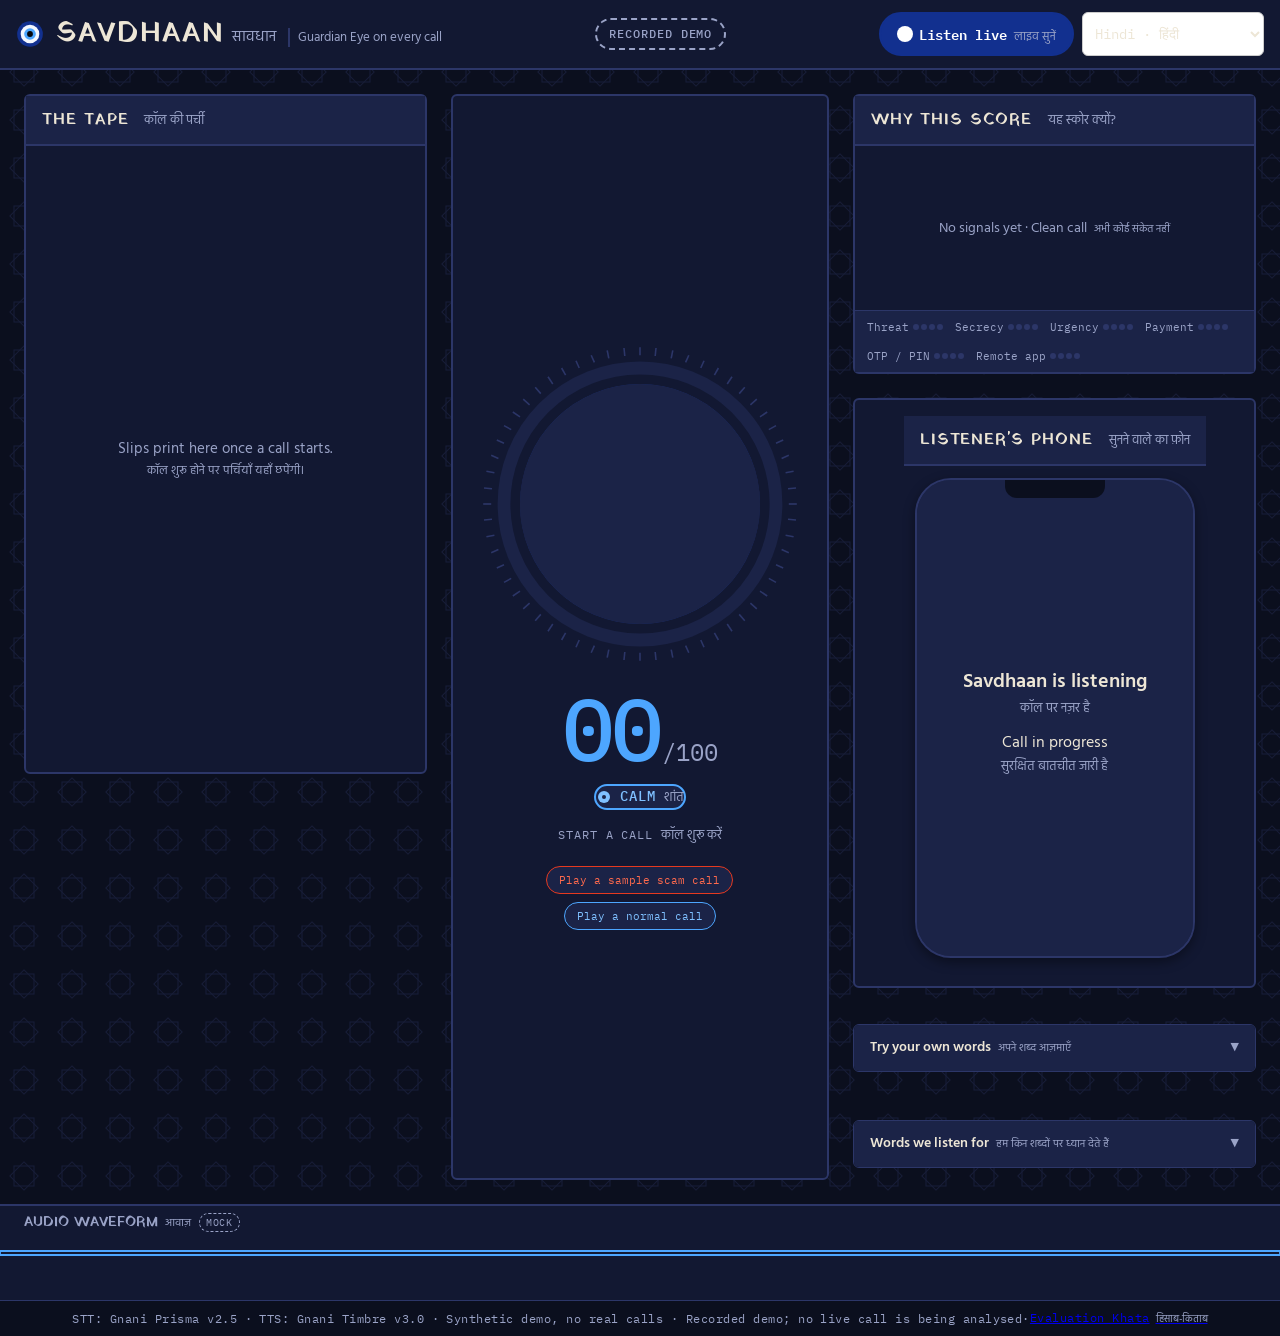
==== frontend/index.html @ f260be1c "Fix: Enhance words panel contrast in dark theme and enable replay on receipt dialog" ====
<!DOCTYPE html>
<html lang="en">
<head>
  <meta charset="UTF-8">
  <meta name="viewport" content="width=device-width, initial-scale=1.0">
  <title>SAVDHAAN · Live Scam-Call Shield</title>
  <!-- Google Fonts: Display, Body, Mono (page still works if offline) -->
  <link rel="preconnect" href="https://fonts.googleapis.com">
  <link rel="preconnect" href="https://fonts.gstatic.com" crossorigin>
  <link href="https://fonts.googleapis.com/css2?family=Hind:wght@400;500;600&family=IBM+Plex+Mono:wght@400;500&family=Yatra+One&display=swap" rel="stylesheet">

  <link rel="stylesheet" href="css/tokens.css">
  <link rel="stylesheet" href="css/base.css">
  <link rel="stylesheet" href="css/header.css">
  <link rel="stylesheet" href="css/eye.css">
  <link rel="stylesheet" href="css/tape.css">
  <link rel="stylesheet" href="css/why.css">
  <link rel="stylesheet" href="css/phone.css">
  <link rel="stylesheet" href="css/stamp.css">
  <link rel="stylesheet" href="css/receipt.css">
  <link rel="stylesheet" href="css/awaaz.css">
  <link rel="stylesheet" href="css/i18n.css">
  <link rel="stylesheet" href="css/live.css">
  <link rel="stylesheet" href="css/words.css">
</head>
<body data-level="calm">
  <noscript>
    <div style="padding: 20px; background: #A82A14; color: #F3E9D2; font-family: monospace;">
      Please enable JavaScript to run Savdhaan.
    </div>
  </noscript>

  <!-- SVG Rubber Stamp Filter -->
  <svg style="position: absolute; width: 0; height: 0; pointer-events: none;" aria-hidden="true">
    <defs>
      <filter id="stamp-filter">
        <feTurbulence type="fractalNoise" baseFrequency="0.04" numOctaves="2" result="noise" />
        <feDisplacementMap in="SourceGraphic" in2="noise" scale="3" />
      </filter>
    </defs>
  </svg>

  <!-- Live Accessibility Announcements -->
  <div id="live-polite" class="visually-hidden" role="status" aria-live="polite"></div>
  <div id="live-assertive" class="visually-hidden" role="alert" aria-live="assertive"></div>

  <!-- Danger Vignette Flash Overlay -->
  <div id="vignette-overlay" aria-hidden="true"></div>

  <!-- Reconnect Indicator Chip -->
  <div id="reconnect-chip" class="hidden" role="status" data-i18n="reconnecting">Reconnecting...</div>

  <!-- Error Banner -->
  <div id="banner" class="hidden" role="alert">
    <div class="banner-content">
      <span class="banner-msg"></span>
      <div class="banner-server-msg"></div>
    </div>
    <button class="banner-close" aria-label="Dismiss banner">Close</button>
  </div>

  <div class="app-shell">
    <!-- Header Bar -->
    <header id="hdr" role="banner">
      <div class="hdr-left">
        <svg class="logo-eye" viewBox="0 0 24 24" aria-hidden="true">
          <circle cx="12" cy="12" r="11" fill="var(--nazar-deep)"/>
          <circle cx="12" cy="12" r="8" fill="var(--nazar-white)"/>
          <circle cx="12" cy="12" r="5" fill="var(--nazar-light)"/>
          <circle cx="12" cy="12" r="2.5" fill="var(--pupil)"/>
        </svg>
        <div class="logo-brand">
          <h1 class="brand-en">SAVDHAAN</h1>
          <span class="brand-hi" lang="hi" aria-hidden="true">सावधान</span>
          <span class="brand-tagline">Guardian Eye on every call</span>
        </div>
      </div>

      <div class="hdr-centre">
        <span id="mode-badge" class="badge-pill mode-mock hidden">MOCK</span>
        <span id="synthetic-pill" class="badge-pill hidden">SYNTHETIC</span>
      </div>

      <div id="controls" role="toolbar" aria-label="Call controls">
        <div class="live-bar">
          <button id="btn-listen-live" class="btn-ctrl" data-live-state="idle" aria-label="Listen live with microphone">
            <span class="live-icon" aria-hidden="true"></span>
            <span class="live-btn-text" data-i18n="btn_listen_live">Listen live</span>
          </button>
          <select id="live-lang-sel" class="select-ctrl" aria-label="Microphone language">
            <option value="hi-IN" lang="hi">Hindi · हिंदी</option>
            <option value="gu-IN" lang="gu">Gujarati · ગુજરાતી</option>
            <option value="en-IN">English / Hinglish</option>
          </select>
          <button id="btn-live-stop" class="btn-ctrl" style="display:none;" data-i18n="live_btn_stop">Stop</button>
          <span id="live-disabled-reason"></span>
        </div>

        <details id="advanced-controls" class="advanced-disclosure">
          <summary class="advanced-summary">Advanced</summary>
          <div class="advanced-body">
            <select id="call-select" class="select-ctrl" aria-label="Select call"></select>
            <select id="lang-select" class="select-ctrl" aria-label="Warning language"></select>
            <select id="mode-select" class="select-ctrl" aria-label="Select mode"></select>

            <label class="cb-label" for="speak-warning-cb">
              <input type="checkbox" id="speak-warning-cb" checked>
              <span class="cb-text">Speak warning</span>
            </label>

            <button id="btn-start" class="btn-ctrl btn-start">Start</button>
            <button id="btn-stop" class="btn-ctrl btn-stop" disabled>Stop</button>
          </div>
        </details>
      </div>
    </header>

    <!-- Live Status Strip -->
    <div id="live-status-strip" role="status">
      <span id="live-state-badge" class="live-state-badge" data-state="idle">Ready</span>
      <span id="live-source-label" class="live-source-label">Source: LIVE MIC</span>
      <div class="live-usage-wrap">
        <span class="live-usage-label" data-i18n="live_usage_label">STT usage</span>
        <div class="live-usage-bar-outer"><div id="live-usage-bar-inner" class="live-usage-bar-inner"></div></div>
        <span id="live-usage-text" class="live-usage-text">0s / 180s</span>
      </div>
    </div>

    <!-- Main Content 3-Column Grid -->
    <main id="main-grid">
      <!-- Left Column: The Tape -->
      <section id="col-tape" class="panel" aria-label="Transcript Tape" role="region">
        <div class="panel-header">
          <h2 data-i18n="tape_title"><span class="t-en">THE TAPE</span></h2>
        </div>
        <div class="tape-scroll" role="log" aria-live="off">
          <div class="tape-empty t-stack" data-i18n="tape_empty"><span class="t-en">Slips print here once a call starts.</span></div>
        </div>
        <button id="btn-jump-latest" aria-label="Jump to latest slip" data-i18n="tape_jump_latest" data-en-only="1">Jump to latest</button>
      </section>

      <!-- Centre Column: The Eye -->
      <section id="col-eye" aria-label="Guardian Eye" role="region">
        <div class="eye-container">
          <svg class="eye-svg" viewBox="0 0 400 400" data-state="idle" aria-hidden="true">
            <defs>
              <clipPath id="eye-clip">
                <circle cx="200" cy="200" r="150" />
              </clipPath>
            </defs>

            <!-- 1. Ring Track -->
            <circle class="eye-ring-track" cx="200" cy="200" r="170" />

            <!-- 2. Ring Gauge -->
            <circle class="eye-ring-gauge" cx="200" cy="200" r="170" />

            <!-- 3. Ticks -->
            <g class="eye-ticks"></g>

            <!-- 4. Clipped Nazar Eye -->
            <g clip-path="url(#eye-clip)">
              <!-- Sclera / Outer Deep Blue -->
              <circle class="eye-sclera" cx="200" cy="200" r="150" />
              <!-- Iris Outer White -->
              <circle class="eye-iris-outer" cx="200" cy="200" r="118" />
              <!-- Iris Inner Light Blue -->
              <circle class="eye-iris-inner" cx="200" cy="200" r="86" />
              <!-- Pupil -->
              <circle class="eye-pupil" cx="200" cy="200" r="46" />
              <!-- White Highlight -->
              <circle class="eye-highlight" cx="184" cy="184" r="8" />

              <!-- 5. Lids -->
              <rect class="eye-lid eye-lid-top" x="0" y="0" width="400" height="200" />
              <rect class="eye-lid eye-lid-bottom" x="0" y="200" width="400" height="200" />

              <!-- 6. Danger Overlay -->
              <circle class="eye-danger-overlay" cx="200" cy="200" r="150" />
            </g>

            <!-- Danger Rays -->
            <g class="eye-rays">
              <line x1="200" y1="0" x2="200" y2="24" />
              <line x1="200" y1="400" x2="200" y2="376" />
              <line x1="0" y1="200" x2="24" y2="200" />
              <line x1="400" y1="200" x2="376" y2="200" />
              <line x1="58" y1="58" x2="75" y2="75" />
              <line x1="342" y1="58" x2="325" y2="75" />
              <line x1="58" y1="342" x2="75" y2="325" />
              <line x1="342" y1="342" x2="325" y2="325" />
            </g>
          </svg>

          <!-- Score Numerals -->
          <div class="score-box" aria-live="off">
            <span class="score-num">00</span>
            <span class="score-denom">/100</span>
          </div>

          <!-- Level Badge -->
          <div class="level-badge" data-level="calm">
            <svg class="level-icon" viewBox="0 0 16 16" aria-hidden="true"></svg>
            <span class="level-text" data-i18n="level_calm"><span class="t-en">CALM</span></span>
          </div>

          <!-- State Line -->
          <div class="state-line" data-i18n="state_idle"><span class="t-en">Start a call</span></div>

          <!-- Demo Quick Sample Actions -->
          <div id="demo-actions" class="demo-actions-box">
            <button id="btn-demo-scam" class="btn-demo btn-demo-scam">Play a sample scam call</button>
            <button id="btn-demo-normal" class="btn-demo btn-demo-normal">Play a normal call</button>
          </div>
        </div>
      </section>

      <!-- Right Column: Why on top, Phone slot below -->
      <div class="right-stack">
        <section id="col-why" class="panel" aria-label="Evidence and Signals" role="region">
          <div class="panel-header">
            <h2 data-i18n="why_title"><span class="t-en">WHY THIS SCORE</span></h2>
          </div>
          <div class="why-list">
            <div class="why-empty" data-i18n="why_empty"><span class="t-en">No signals yet · Clean call</span></div>
          </div>
          <div class="why-footer"></div>
        </section>

        <!-- Phone Slot -->
        <section id="phone-slot" aria-label="Phone slot" role="region">
          <div class="panel-header">
            <h2 data-i18n="phone_title"><span class="t-en">LISTENER'S PHONE</span></h2>
          </div>
          <div class="phone-frame">
            <div class="phone-notch"></div>
            <div class="phone-screen" data-state="calm"></div>
          </div>
          <div class="family-card-slot"></div>
        </section>

        <!-- Try your own words panel -->
        <section class="words-panel" id="panel-try-words" aria-label="Try your own words">
          <div id="words-panel-header" class="words-panel-header">
            <span class="words-panel-title" data-i18n="words_panel_title">Try your own words</span>
            <span class="words-panel-chevron" aria-hidden="true">▼</span>
          </div>
          <div id="words-panel-body" class="words-panel-body">
            <textarea id="words-textarea" placeholder="Type or paste any sentence here…" aria-label="Sentence to analyze"></textarea>
            <div class="words-action-row">
              <button id="words-btn-analyze" class="words-btn words-btn-analyze" data-i18n="words_btn_analyze">Analyze</button>
              <button id="words-btn-scam" class="words-btn" data-i18n="words_btn_scam_example">Scam example</button>
              <button id="words-btn-safe" class="words-btn" data-i18n="words_btn_safe_example">Safe example</button>
            </div>
            <div id="words-result" class="words-result"></div>
          </div>
        </section>

        <!-- Words we listen for panel -->
        <section class="words-panel" id="panel-words-listen" aria-label="Words we listen for">
          <div id="rules-panel-header" class="words-panel-header">
            <span class="words-panel-title" data-i18n="rules_panel_title">Words we listen for</span>
            <span class="words-panel-chevron" aria-hidden="true">▼</span>
          </div>
          <div id="rules-panel-body" class="words-panel-body">
            <div class="words-panel-loading" data-i18n="rules_loading">Loading…</div>
          </div>
        </section>
      </div>
    </main>

    <!-- Bottom Audio Strip -->
    <div id="awaaz" aria-label="Audio Waveform" role="region">
      <div class="awaaz-header">
        <span data-i18n="awaaz_title"><span class="t-en">AUDIO WAVEFORM</span></span>
        <span class="awaaz-mode-tag">MOCK</span>
      </div>
      <svg class="waveform-svg" viewBox="0 0 1440 96" preserveAspectRatio="none" aria-hidden="true">
        <path class="waveform-path" d="M 0,48 L 1440,48 Z" />
      </svg>
    </div>

    <!-- Footer Line -->
    <footer id="foot" role="contentinfo">
      <span class="footer-text">STT: Gnani Prisma v2.5 · TTS: Gnani Timbre v3.0 · Synthetic demo, no real calls</span>
      <span class="footer-sep">·</span>
      <a href="report.html" class="eval-link" data-i18n="footer_eval_link"><span class="t-en">Evaluation Khata</span></a>
    </footer>
  </div>

    <!-- Overlays Root -->
  <div id="stamp-root" aria-hidden="true"></div>
  <div id="receipt-root" class="hidden" aria-hidden="true"></div>

  <!-- Live Notice Overlay Modal -->
  <div id="live-notice-overlay" class="hidden" role="dialog" aria-modal="true" aria-labelledby="live-notice-title">
    <div class="live-notice-box">
      <div id="live-notice-title" class="live-notice-title" data-i18n="live_notice_title">About Live Mode</div>
      <div class="live-notice-body" data-i18n="live_notice_body">
        Audio is sent to Gnani's cloud for transcription. Nothing is saved unless you enable SAVE_LIVE_RUNS.
      </div>
      <button id="live-notice-ok" class="live-notice-ok" data-i18n="live_notice_ok">Got it, start</button>
    </div>
  </div>

  <!-- Entry Script -->
  <script type="module" src="js/app.js"></script>
</body>
</html>
---- frontend/css/tokens.css ----
:root {
  /* Surfaces and page */
  --night: #0B0F1E;
  --night-2: #121832;
  --night-3: #1B2347;
  --line: #2C3668;

  /* Typography and paper */
  --text: #EDE6D6;
  --muted: #9AA3C7;
  --paper: #F3E9D2;
  --paper-2: #E8DBBC;
  --ink: #2B2116;

  /* Nazar eye layers */
  --nazar-deep: #12308F;
  --nazar-white: #F4F7FF;
  --nazar-light: #4DA6FF;
  --pupil: #04060C;

  /* Level colours */
  --calm: #4DA6FF;
  --calm-text: #7FC0FF;
  --careful: #FFB400;
  --danger: #E5391F;
  --danger-text: #FF6A4D;
  --danger-deep: #A82A14;

  /* Focus ring */
  --focus: #FFD36B;

  /* Typography fonts */
  --font-display: "Yatra One", "Noto Serif Devanagari", Georgia, serif;
  --font-body: "Hind", "Noto Sans Devanagari", system-ui, sans-serif;
  --font-mono: "IBM Plex Mono", ui-monospace, monospace;

  /* Radius */
  --radius-panel: 6px;
  --radius-card: 14px;
  --radius-phone: 36px;
  --radius-pill: 999px;

  /* Spacing */
  --sp-4: 4px;
  --sp-8: 8px;
  --sp-12: 12px;
  --sp-16: 16px;
  --sp-24: 24px;
  --sp-32: 32px;
  --sp-48: 48px;

  /* Default dynamic level variables */
  --level: var(--calm);
  --level-text: var(--calm-text);
}

body[data-level="calm"] {
  --level: var(--calm);
  --level-text: var(--calm-text);
}

body[data-level="careful"] {
  --level: var(--careful);
  --level-text: var(--careful);
}

body[data-level="danger"] {
  --level: var(--danger);
  --level-text: var(--danger-text);
}
---- frontend/css/base.css ----
*, *::before, *::after {
  box-sizing: border-box;
  margin: 0;
  padding: 0;
}

html, body {
  width: 100%;
  min-height: 100vh;
  background-color: var(--night);
  background-image: url("data:image/svg+xml,%3Csvg xmlns='http://www.w3.org/2000/svg' width='48' height='48' viewBox='0 0 48 48'%3E%3Cg fill='none' stroke='%232C3668' stroke-width='1' opacity='0.35'%3E%3Crect x='14' y='14' width='20' height='20'/%3E%3Crect x='14' y='14' width='20' height='20' transform='rotate(45 24 24)'/%3E%3C/g%3E%3C/svg%3E");
  color: var(--text);
  font-family: var(--font-body);
  font-size: 16px;
  line-height: 1.5;
  overflow-x: hidden;
}

:focus-visible {
  outline: 3px solid var(--focus);
  outline-offset: 2px;
}

.visually-hidden {
  position: absolute;
  width: 1px;
  height: 1px;
  padding: 0;
  margin: -1px;
  overflow: hidden;
  clip: rect(0, 0, 0, 0);
  white-space: nowrap;
  border: 0;
}

/* Page App Shell */
.app-shell {
  display: flex;
  flex-direction: column;
  min-height: 100vh;
  max-width: 100vw;
  overflow-x: hidden;
}

/* Main Grid Layout */
#main-grid {
  display: grid;
  grid-template-columns: minmax(0, 34fr) minmax(0, 32fr) minmax(0, 34fr);
  gap: var(--sp-24);
  padding: var(--sp-24);
  flex: 1;
  max-width: 1440px;
  margin: 0 auto;
  width: 100%;
}

.panel {
  background-color: var(--night-2);
  border: 2px solid var(--line);
  border-radius: var(--radius-panel);
  display: flex;
  flex-direction: column;
}

.panel-header {
  display: flex;
  align-items: center;
  justify-content: space-between;
  padding: var(--sp-12) var(--sp-16);
  border-bottom: 2px solid var(--line);
  background-color: var(--night-3);
  font-family: var(--font-mono);
  font-size: 12px;
  letter-spacing: 0.08em;
  text-transform: uppercase;
}

.panel-header h2 {
  font-size: 13px;
  font-weight: 500;
  display: flex;
  align-items: baseline;
  gap: var(--sp-8);
}

.panel-header h2 .t-en {
  font-family: var(--font-display);
  font-size: 16px;
  color: var(--text);
  letter-spacing: 0.06em;
}

.panel-header h2 .t-loc {
  font-size: 13px;
}

/* Column positioning */
#col-tape {
  grid-column: 1;
  min-height: 580px;
  max-height: 680px;
}

#col-eye {
  grid-column: 2;
  min-height: 580px;
  background-color: var(--night-2);
  border: 2px solid var(--line);
  border-radius: var(--radius-panel);
  padding: var(--sp-24);
  display: flex;
  flex-direction: column;
  align-items: center;
  justify-content: center;
  text-align: center;
}

.right-stack {
  grid-column: 3;
  display: flex;
  flex-direction: column;
  gap: var(--sp-24);
}

#col-why {
  min-height: 280px;
}

#phone-slot {
  min-height: 180px;
  background-color: var(--night-2);
  border: 2px solid var(--line);
  border-radius: var(--radius-panel);
  padding: var(--sp-16);
}

/* Danger Vignette Flash (Amendment 5) */
#vignette-overlay {
  position: fixed;
  inset: 0;
  pointer-events: none;
  z-index: 999;
  border: 24px solid var(--danger);
  opacity: 0;
  transition: opacity 200ms ease-out;
}

body[data-level="danger"] #vignette-overlay.active {
  opacity: 1;
}

/* Reduced Motion and Freeze Mode */
body.no-anim *,
body.no-anim *::before,
body.no-anim *::after {
  animation-duration: 0.001s !important;
  animation-delay: 0s !important;
  transition-duration: 0.001s !important;
  transition-delay: 0s !important;
}

@media (prefers-reduced-motion: reduce) {
  *, *::before, *::after {
    animation-duration: 0.001s !important;
    animation-iteration-count: 1 !important;
    transition-duration: 0.001s !important;
  }
}

/* Responsive Breakpoints */
@media (max-width: 1199px) and (min-width: 800px) {
  #main-grid {
    grid-template-columns: 1fr 1fr;
    gap: var(--sp-16);
    padding: var(--sp-16);
  }

  #col-eye {
    grid-column: 1 / -1;
    min-height: 480px;
  }

  #col-tape {
    grid-column: 1;
  }

  .right-stack {
    grid-column: 2;
  }
}

@media (max-width: 799px) {
  #main-grid {
    display: flex;
    flex-direction: column;
    gap: var(--sp-16);
    padding: var(--sp-12);
    width: 100%;
    max-width: 100vw;
  }

  #col-eye, #col-tape, .right-stack, #col-why, #phone-slot {
    width: 100%;
    min-width: 0;
  }

  #col-tape {
    max-height: 450px;
  }
}
---- frontend/css/header.css ----
#hdr {
  height: 64px;
  background-color: var(--night-2);
  border-bottom: 2px solid var(--line);
  display: flex;
  align-items: center;
  justify-content: space-between;
  padding: 0 var(--sp-24);
  position: relative;
  z-index: 100;
  gap: var(--sp-16);
}

.hdr-left {
  display: flex;
  align-items: center;
  gap: var(--sp-12);
}

.logo-eye {
  width: 28px;
  height: 28px;
  flex-shrink: 0;
}

.logo-brand {
  display: flex;
  align-items: baseline;
  gap: var(--sp-8);
}

.brand-en {
  font-family: var(--font-display);
  font-size: 28px;
  line-height: 1;
  letter-spacing: 0.06em;
  color: var(--text);
  font-weight: 400;
}

.brand-hi {
  font-family: var(--font-body);
  font-size: 15px;
  color: var(--muted);
}

.brand-tagline {
  font-family: var(--font-body);
  font-size: 13px;
  color: var(--muted);
  border-left: 2px solid var(--line);
  padding-left: var(--sp-8);
  margin-left: var(--sp-4);
}

/* Centre: Badges */
.hdr-centre {
  display: flex;
  align-items: center;
  gap: var(--sp-8);
}

.badge-pill {
  height: 32px;
  padding: 0 var(--sp-12);
  border-radius: var(--radius-pill);
  font-family: var(--font-mono);
  font-size: 12px;
  letter-spacing: 0.08em;
  font-weight: 500;
  display: inline-flex;
  align-items: center;
  gap: var(--sp-6);
  text-transform: uppercase;
}

/* Mode Badge styles */
#mode-badge.mode-mock {
  border: 2px dashed var(--muted);
  color: var(--muted);
  background: transparent;
}

#mode-badge.mode-replay {
  border: 2px solid var(--nazar-light);
  color: var(--nazar-light);
  background: transparent;
}

#mode-badge.mode-file {
  border: 2px solid var(--careful);
  color: var(--careful);
  background: transparent;
}

#mode-badge.mode-mic {
  border: 2px solid var(--danger);
  color: var(--danger-text);
  background: transparent;
}

.pulse-dot {
  width: 8px;
  height: 8px;
  border-radius: 50%;
  background-color: var(--danger-text);
  display: inline-block;
}

#synthetic-pill {
  border: 2px solid var(--line);
  color: var(--paper-2);
  background-color: var(--night-3);
}

#synthetic-pill.hidden,
#mode-badge.hidden {
  display: none;
}

/* Right Controls */
#controls {
  display: flex;
  align-items: center;
  gap: var(--sp-12);
}

.btn-ctrl,
.select-ctrl {
  min-height: 44px;
  height: 44px;
  padding: 0 var(--sp-16);
  font-family: var(--font-mono);
  font-size: 13px;
  border-radius: var(--radius-panel);
  display: inline-flex;
  align-items: center;
  justify-content: center;
  cursor: pointer;
  border: 2px solid var(--muted);
  background-color: var(--night-3);
  color: var(--text);
}

.btn-start {
  background-color: var(--careful);
  color: var(--ink);
  font-weight: 600;
  border: 2px solid var(--careful);
}

.btn-stop {
  background-color: transparent;
  color: var(--text);
  border: 2px solid var(--muted);
}

.cb-label {
  display: inline-flex;
  align-items: center;
  gap: var(--sp-6);
  min-height: 44px;
  cursor: pointer;
  font-family: var(--font-mono);
  font-size: 12px;
  color: var(--text);
}

.cb-label input[type="checkbox"] {
  width: 18px;
  height: 18px;
  accent-color: var(--careful);
  cursor: pointer;
}

/* Reconnect chip */
#reconnect-chip {
  position: absolute;
  top: 72px;
  right: var(--sp-24);
  z-index: 110;
  background-color: var(--careful);
  color: var(--ink);
  padding: var(--sp-4) var(--sp-12);
  border-radius: var(--radius-pill);
  font-family: var(--font-mono);
  font-size: 12px;
  font-weight: 600;
  border: 2px solid var(--ink);
}

#reconnect-chip.hidden {
  display: none;
}

/* Banner */
#banner {
  background-color: var(--danger-deep);
  color: var(--paper);
  padding: var(--sp-8) var(--sp-16);
  font-family: var(--font-mono);
  font-size: 13px;
  border-bottom: 2px solid var(--danger);
  display: flex;
  align-items: center;
  justify-content: space-between;
}

#banner.hidden {
  display: none;
}

#banner .banner-close {
  background: transparent;
  border: 2px solid var(--paper);
  color: var(--paper);
  font-family: var(--font-mono);
  font-size: 12px;
  padding: 2px var(--sp-8);
  cursor: pointer;
  min-height: 44px;
  border-radius: var(--radius-panel);
}

@media (max-width: 1366px) {
  #hdr {
    height: auto;
    min-height: 64px;
    padding: var(--sp-12) var(--sp-16);
    flex-wrap: wrap;
    row-gap: var(--sp-8);
  }
  .hdr-left {
    flex-shrink: 0;
  }
  #controls {
    flex-wrap: wrap;
  }
}

@media (max-width: 900px) {
  #hdr {
    height: auto;
    padding: var(--sp-12);
    flex-wrap: wrap;
  }
  .brand-tagline {
    display: none;
  }
}
---- frontend/css/eye.css ----
#col-eye {
  position: relative;
  overflow: hidden;
}

.eye-container {
  width: 100%;
  max-width: 360px;
  display: flex;
  flex-direction: column;
  align-items: center;
  gap: var(--sp-12);
}

.eye-svg {
  width: 100%;
  max-width: 320px;
  height: auto;
  aspect-ratio: 1 / 1;
  display: block;
}

/* Gauge styling */
.eye-ring-track {
  fill: none;
  stroke: var(--night-3);
  stroke-width: 16;
}

.eye-ring-gauge {
  fill: none;
  stroke: var(--level);
  stroke-width: 16;
  stroke-linecap: round;
  transform: rotate(-90deg);
  transform-origin: 200px 200px;
  stroke-dasharray: 1068;
  stroke-dashoffset: 1068;
  transition: stroke-dashoffset 600ms cubic-bezier(0.2, 0.8, 0.2, 1), stroke 300ms ease;
}

body[data-level="danger"] .eye-ring-gauge {
  stroke: var(--danger);
}

.eye-ticks line {
  stroke: var(--line);
  stroke-width: 2;
  transition: stroke 200ms ease;
}

.eye-ticks line.active {
  stroke: var(--level);
}

/* Eye layers */
.eye-sclera {
  fill: var(--nazar-deep);
}

.eye-iris-outer {
  fill: var(--nazar-white);
}

.eye-iris-inner {
  fill: var(--nazar-light);
}

.eye-pupil {
  fill: var(--pupil);
  transition: r 250ms ease-out, transform 100ms ease-out;
}

.eye-highlight {
  fill: #FFFFFF;
  opacity: 0.85;
}

/* Lids */
.eye-lid {
  fill: var(--night-3);
  transition: transform 500ms cubic-bezier(0.2, 0.8, 0.2, 1);
}

.eye-lid-top {
  transform-origin: 200px 50px;
}

.eye-lid-bottom {
  transform-origin: 200px 350px;
}

/* Danger overlay and rays */
.eye-danger-overlay {
  fill: var(--danger);
  opacity: 0;
  transition: opacity 300ms ease;
  pointer-events: none;
}

.eye-rays {
  opacity: 0;
  transition: opacity 300ms ease;
}

.eye-rays line {
  stroke: var(--danger);
  stroke-width: 3;
}

/* Eye States via data-state */
.eye-svg[data-state="idle"] {
  animation: breathing 4s ease-in-out infinite;
}

.eye-svg[data-state="idle"] .eye-lid-top {
  transform: translateY(150px);
}

.eye-svg[data-state="idle"] .eye-lid-bottom {
  transform: translateY(-150px);
}

.eye-svg[data-state="listening"] .eye-lid-top {
  transform: translateY(0);
}

.eye-svg[data-state="listening"] .eye-lid-bottom {
  transform: translateY(0);
}

.eye-svg[data-state="processing"] .eye-lid-top {
  transform: translateY(125px);
  transition: transform 120ms ease-in-out;
}

.eye-svg[data-state="processing"] .eye-lid-bottom {
  transform: translateY(-125px);
  transition: transform 120ms ease-in-out;
}

.eye-svg[data-state="careful"] .eye-lid-top,
.eye-svg[data-state="careful"] .eye-lid-bottom {
  transform: translateY(0);
}

.eye-svg[data-state="danger"] .eye-lid-top {
  transform: translateY(-20px);
}

.eye-svg[data-state="danger"] .eye-lid-bottom {
  transform: translateY(20px);
}

.eye-svg[data-state="danger"] .eye-danger-overlay {
  opacity: 0.22;
}

.eye-svg[data-state="danger"] .eye-rays {
  opacity: 1;
  animation: rayPulse 1.2s ease-in-out infinite;
}

.eye-svg[data-state="ended"] .eye-lid-top {
  transform: translateY(150px);
  transition: transform 1200ms cubic-bezier(0.2, 0.8, 0.2, 1);
}

.eye-svg[data-state="ended"] .eye-lid-bottom {
  transform: translateY(-150px);
  transition: transform 1200ms cubic-bezier(0.2, 0.8, 0.2, 1);
}

@keyframes breathing {
  0%, 100% { transform: scaleY(1); }
  50% { transform: scaleY(0.98); }
}

@keyframes rayPulse {
  0%, 100% { opacity: 0.6; }
  50% { opacity: 1; }
}

/* Score display */
.score-box {
  display: flex;
  align-items: baseline;
  justify-content: center;
  font-family: var(--font-mono);
  color: var(--text);
  line-height: 1;
  margin-top: var(--sp-8);
}

.score-num {
  font-size: 88px;
  font-weight: 500;
  letter-spacing: -0.04em;
  color: var(--level);
}

.score-denom {
  font-size: 24px;
  color: var(--muted);
  margin-left: 2px;
}

/* Level indicator */
.level-badge {
  display: inline-flex;
  align-items: center;
  gap: var(--sp-8);
  padding: var(--sp-6) var(--sp-16);
  border-radius: var(--radius-pill);
  font-family: var(--font-mono);
  font-size: 14px;
  font-weight: 500;
  text-transform: uppercase;
  letter-spacing: 0.08em;
  border: 2px solid var(--level);
  color: var(--level-text);
  background-color: var(--night-3);
}

.level-icon {
  width: 16px;
  height: 16px;
  fill: currentColor;
}

/* State line */
.state-line {
  font-family: var(--font-mono);
  font-size: 12px;
  color: var(--muted);
  letter-spacing: 0.08em;
  text-transform: uppercase;
  margin-top: var(--sp-4);
}

.demo-actions-box {
  display: flex;
  gap: var(--sp-8);
  margin-top: var(--sp-8);
  flex-wrap: wrap;
  justify-content: center;
}

.btn-demo {
  font-family: var(--font-mono);
  font-size: 11px;
  padding: 6px 12px;
  border-radius: var(--radius-pill);
  border: 1.5px solid var(--line);
  background: var(--night-3);
  color: var(--text);
  cursor: pointer;
}

.btn-demo-scam {
  border-color: var(--danger);
  color: var(--danger-text);
}

.btn-demo-normal {
  border-color: var(--calm);
  color: var(--calm-text);
}
---- frontend/css/tape.css ----
#col-tape {
  position: relative;
  display: flex;
  flex-direction: column;
  background-color: var(--night-2);
}

.tape-scroll {
  flex: 1;
  overflow-y: auto;
  padding: var(--sp-16);
  display: flex;
  flex-direction: column;
  gap: var(--sp-16);
  scroll-behavior: smooth;
}

.tape-empty {
  margin: auto;
  text-align: center;
  font-family: var(--font-body);
  font-size: 15px;
  color: var(--muted);
  padding: var(--sp-32);
}

/* Tape Slip */
.tape-slip {
  background-color: var(--paper);
  color: var(--ink);
  padding: var(--sp-12) var(--sp-16) var(--sp-24) var(--sp-16);
  border-radius: var(--radius-panel) var(--radius-panel) 0 0;
  clip-path: polygon(
    0% 0%, 100% 0%, 100% calc(100% - 10px),
    95% 100%, 90% calc(100% - 10px), 85% 100%, 80% calc(100% - 10px),
    75% 100%, 70% calc(100% - 10px), 65% 100%, 60% calc(100% - 10px),
    55% 100%, 50% calc(100% - 10px), 45% 100%, 40% calc(100% - 10px),
    35% 100%, 30% calc(100% - 10px), 25% 100%, 20% calc(100% - 10px),
    15% 100%, 10% calc(100% - 10px), 5% 100%, 0% calc(100% - 10px)
  );
  box-shadow: 0 2px 4px rgba(0, 0, 0, 0.2);
  animation: slipEnter 220ms ease-out forwards;
  display: flex;
  flex-direction: column;
  gap: var(--sp-8);
}

@keyframes slipEnter {
  from {
    opacity: 0;
    transform: translateY(12px);
  }
  to {
    opacity: 1;
    transform: translateY(0);
  }
}

.slip-header {
  display: flex;
  align-items: center;
  justify-content: space-between;
  border-bottom: 1px dashed var(--ink);
  padding-bottom: var(--sp-4);
  font-family: var(--font-mono);
  font-size: 11px;
}

.slip-time {
  color: var(--ink);
  font-weight: 500;
}

.slip-latency {
  background-color: var(--paper-2);
  padding: 1px 6px;
  border-radius: var(--radius-pill);
  font-size: 10px;
  color: var(--ink);
}

.slip-latency.hidden {
  display: none;
}

.slip-text {
  font-family: var(--font-body);
  font-size: 19px;
  line-height: 1.55;
  color: var(--ink);
  word-break: break-word;
  animation: textReveal 350ms ease-out forwards;
}

@keyframes textReveal {
  from {
    clip-path: inset(0 100% 0 0);
  }
  to {
    clip-path: inset(0 0 0 0);
  }
}

/* Marks in slips */
mark.hit-raise {
  background-color: var(--careful);
  color: var(--ink);
  padding: 1px 4px;
  display: inline;
  transform: skewX(-1deg);
  border-radius: 2px;
}

mark.hit-high-raise {
  background-color: var(--careful);
  color: var(--ink);
  padding: 1px 4px;
  display: inline;
  transform: skewX(-1deg);
  border-bottom: 3px solid var(--danger);
  border-radius: 2px;
}

mark.hit-dampen {
  background: transparent;
  color: var(--ink);
  border-bottom: 2px dotted var(--calm);
}

/* Category chips on slip */
.slip-chips {
  display: flex;
  flex-wrap: wrap;
  gap: var(--sp-6);
  margin-top: var(--sp-4);
}

.slip-chip {
  display: inline-flex;
  align-items: center;
  gap: var(--sp-4);
  background-color: var(--paper-2);
  border: 1px solid var(--ink);
  padding: 2px 8px;
  border-radius: var(--radius-pill);
  font-size: 11px;
}

.chip-label-en {
  font-weight: 600;
  color: var(--ink);
}

.chip-label-loc {
  font-size: 10px;
  color: var(--ink);
}

.slip-gloss {
  font-family: var(--font-body);
  font-size: 14px;
  line-height: 1.4;
  color: var(--ink);
  border-left: 3px solid var(--careful);
  padding-left: var(--sp-8);
}

.chip-weight {
  font-family: var(--font-mono);
  font-weight: 500;
  margin-left: 2px;
}

.chip-weight.raise {
  color: var(--danger-deep);
}

.chip-weight.dampen {
  color: var(--nazar-deep);
}

/* Jump to latest pill */
#btn-jump-latest {
  position: absolute;
  bottom: var(--sp-16);
  left: 50%;
  transform: translateX(-50%);
  background-color: var(--night-3);
  color: var(--paper);
  border: 2px solid var(--line);
  border-radius: var(--radius-pill);
  padding: var(--sp-6) var(--sp-16);
  font-family: var(--font-mono);
  font-size: 12px;
  cursor: pointer;
  z-index: 10;
  display: none;
  min-height: 44px;
  align-items: center;
  justify-content: center;
}

#btn-jump-latest.visible {
  display: inline-flex;
}
---- frontend/css/why.css ----
#col-why {
  background-color: var(--night-2);
  display: flex;
  flex-direction: column;
}

.why-list {
  flex: 1;
  overflow-y: auto;
  padding: var(--sp-12);
  display: flex;
  flex-direction: column;
  gap: var(--sp-8);
  max-height: 380px;
}

.why-empty {
  margin: auto;
  text-align: center;
  font-family: var(--font-body);
  font-size: 14px;
  color: var(--muted);
  padding: var(--sp-24);
}

/* Why Row */
.why-row {
  background-color: var(--night-3);
  border: 1px solid var(--line);
  border-radius: var(--radius-panel);
  padding: var(--sp-8) var(--sp-12);
  display: flex;
  align-items: center;
  justify-content: space-between;
  gap: var(--sp-12);
  animation: whySlide 200ms ease-out forwards;
}

@keyframes whySlide {
  from {
    opacity: 0;
    transform: translateY(-8px);
  }
  to {
    opacity: 1;
    transform: translateY(0);
  }
}

.why-row-left {
  display: flex;
  align-items: center;
  gap: var(--sp-12);
  min-width: 0;
}

.why-cat-icon {
  width: 22px;
  height: 22px;
  fill: var(--muted);
  flex-shrink: 0;
}

.why-labels {
  display: flex;
  flex-direction: column;
  min-width: 0;
}

.why-label-main {
  font-family: var(--font-body);
  font-size: 14px;
  font-weight: 600;
  color: var(--text);
  overflow-wrap: anywhere;
}

.why-label-sub {
  font-family: var(--font-body);
  font-size: 12px;
  color: var(--muted);
}

.why-matched {
  font-family: var(--font-mono);
  font-size: 11px;
  color: var(--paper-2);
  background-color: var(--night-2);
  padding: 2px 6px;
  border-radius: 4px;
  white-space: nowrap;
  overflow: hidden;
  text-overflow: ellipsis;
  max-width: 140px;
}

.why-weight-pill {
  font-family: var(--font-mono);
  font-size: 12px;
  font-weight: 600;
  padding: 2px 8px;
  border-radius: var(--radius-pill);
  flex-shrink: 0;
  border: 1px solid currentColor;
}

.why-weight-pill.raise {
  color: var(--careful);
  background-color: transparent;
}

.why-weight-pill.raise-high {
  color: var(--danger-text);
  background-color: transparent;
}

.why-weight-pill.dampen {
  color: var(--calm-text);
  background-color: transparent;
}

/* Category Dot Meters Footer */
.why-footer {
  padding: var(--sp-8) var(--sp-12);
  border-top: 1px solid var(--line);
  background-color: var(--night-3);
  display: flex;
  flex-wrap: wrap;
  gap: var(--sp-12);
  align-items: center;
}

.meter-group {
  display: flex;
  align-items: center;
  gap: var(--sp-4);
  font-family: var(--font-mono);
  font-size: 11px;
  color: var(--muted);
}

.meter-dots {
  display: inline-flex;
  gap: 2px;
}

.meter-dot {
  width: 6px;
  height: 6px;
  border-radius: 50%;
  background-color: var(--line);
}

.meter-dot.active {
  background-color: var(--level);
}
---- frontend/css/phone.css ----
#phone-slot {
  display: flex;
  flex-direction: column;
  gap: var(--sp-12);
  align-items: center;
}

.phone-frame {
  width: 280px;
  height: 480px;
  border-radius: var(--radius-phone);
  border: 2px solid var(--line);
  background-color: var(--night-3);
  position: relative;
  overflow: hidden;
  display: flex;
  flex-direction: column;
  box-shadow: 0 4px 12px rgba(0, 0, 0, 0.4);
}

/* Phone notch */
.phone-notch {
  width: 100px;
  height: 18px;
  background-color: var(--night);
  border-radius: 0 0 12px 12px;
  align-self: center;
  position: absolute;
  top: 0;
  z-index: 10;
}

.phone-screen {
  flex: 1;
  padding: var(--sp-24) var(--sp-16) var(--sp-16) var(--sp-16);
  display: flex;
  flex-direction: column;
  align-items: center;
  justify-content: center;
  text-align: center;
  position: relative;
}

/* Screen States */
.phone-screen[data-state="calm"] {
  background-color: var(--night-3);
  color: var(--text);
  gap: var(--sp-12);
}

.phone-screen[data-state="careful"] {
  background-color: var(--night-3);
  color: var(--text);
  gap: var(--sp-12);
}

.phone-careful-banner {
  background-color: var(--careful);
  color: var(--ink);
  padding: var(--sp-8) var(--sp-16);
  border-radius: var(--radius-pill);
  font-family: var(--font-mono);
  font-size: 13px;
  font-weight: 600;
  text-transform: uppercase;
}

/* Danger State (Amendment 1 & 2: background --danger-deep, text --paper) */
.phone-screen[data-state="danger"] {
  background-color: var(--danger-deep);
  color: var(--paper);
  justify-content: space-between;
  padding-top: var(--sp-32);
}

.danger-card-title {
  font-family: var(--font-display);
  font-size: 56px;
  line-height: 1;
  color: var(--paper);
}

.danger-lines {
  display: flex;
  flex-direction: column;
  gap: var(--sp-8);
  margin: var(--sp-12) 0;
}

.danger-lines .t-en {
  font-family: var(--font-body);
  font-size: 16px;
  font-weight: 600;
  color: var(--paper);
}

.danger-lines .t-loc {
  font-family: var(--font-body);
  font-size: 13px;
  color: var(--paper-2);
}

.btn-hangup {
  background-color: var(--paper);
  color: var(--danger-deep);
  font-family: var(--font-mono);
  font-size: 14px;
  font-weight: 700;
  border: 2px solid var(--paper);
  border-radius: var(--radius-pill);
  padding: var(--sp-8) var(--sp-24);
  cursor: pointer;
  min-height: 44px;
  width: 100%;
}

.phone-ended-safe {
  font-family: var(--font-mono);
  font-size: 16px;
  font-weight: 600;
  color: var(--nazar-light);
  border: 2px solid var(--nazar-light);
  padding: var(--sp-8) var(--sp-16);
  border-radius: var(--radius-pill);
}

/* Animated Audio Bars */
.audio-bars {
  display: inline-flex;
  align-items: flex-end;
  gap: 4px;
  height: 24px;
  margin: var(--sp-4) 0;
}

.audio-bar {
  width: 4px;
  height: 6px;
  background-color: var(--paper);
  border-radius: 2px;
  animation: barWave 600ms ease-in-out infinite alternate;
}

.audio-bar:nth-child(2) { animation-delay: 120ms; }
.audio-bar:nth-child(3) { animation-delay: 240ms; }
.audio-bar:nth-child(4) { animation-delay: 360ms; }
.audio-bar:nth-child(5) { animation-delay: 480ms; }

@keyframes barWave {
  from { height: 6px; }
  to { height: 22px; }
}

.warning-reason {
  font-family: var(--font-mono);
  font-size: 10px;
  color: var(--paper-2);
  opacity: 0.75;
}

.btn-tap-audio {
  background-color: var(--careful);
  color: var(--ink);
  font-family: var(--font-mono);
  font-size: 11px;
  font-weight: 600;
  border: none;
  border-radius: var(--radius-pill);
  padding: 4px var(--sp-12);
  cursor: pointer;
  min-height: 44px;
  margin-top: var(--sp-4);
}

/* Family Alert Card */
.family-card {
  width: 280px;
  background-color: var(--night-3);
  border: 2px solid var(--line);
  border-radius: var(--radius-card);
  padding: var(--sp-12);
  display: flex;
  flex-direction: column;
  gap: var(--sp-4);
  animation: familySlide 300ms ease-out forwards;
}

@keyframes familySlide {
  from { opacity: 0; transform: translateY(8px); }
  to { opacity: 1; transform: translateY(0); }
}

.family-card-hdr {
  font-family: var(--font-mono);
  font-size: 11px;
  color: var(--muted);
  display: flex;
  align-items: center;
  justify-content: space-between;
}

.simulated-tag {
  background-color: var(--careful);
  color: var(--ink);
  font-weight: 700;
  font-size: 9px;
  padding: 1px 4px;
  border-radius: 2px;
  letter-spacing: 0.05em;
}

.family-card-msg {
  font-family: var(--font-body);
  font-size: 13px;
  color: var(--text);
  line-height: 1.4;
}

@media (prefers-reduced-motion: reduce) {
  .audio-bar { animation: none; height: 12px; }
  .family-card { animation: none; }
}
---- frontend/css/stamp.css ----
#stamp-root {
  position: fixed;
  inset: 0;
  pointer-events: none;
  z-index: 800;
  display: flex;
  align-items: center;
  justify-content: center;
}

/* Rubber Stamp filter applied via SVG in HTML */
.rubber-stamp {
  border: 8px double var(--danger);
  border-radius: var(--radius-card);
  padding: var(--sp-16) var(--sp-32);
  color: var(--danger);
  background-color: rgba(11, 15, 30, 0.85);
  transform: rotate(-8deg);
  text-align: center;
  pointer-events: auto;
  cursor: pointer;
  filter: url("#stamp-filter");
  box-shadow: 0 0 20px rgba(229, 57, 31, 0.4);
  animation: stampSlam 160ms cubic-bezier(0.2, 1.6, 0.4, 1) forwards;
}

@keyframes stampSlam {
  0% {
    opacity: 0;
    transform: scale(2.4) rotate(-14deg);
  }
  100% {
    opacity: 0.95;
    transform: scale(1) rotate(-8deg);
  }
}

.stamp-title {
  font-family: var(--font-display);
  font-size: 100px;
  line-height: 1;
  letter-spacing: 0.04em;
  color: var(--danger);
}

.stamp-loc {
  font-family: var(--font-body);
  font-size: 22px;
  color: var(--danger-text);
  margin-top: var(--sp-4);
}

.stamp-sub {
  font-family: var(--font-mono);
  font-size: 16px;
  font-weight: 500;
  color: var(--danger-text);
  letter-spacing: 0.08em;
  text-transform: uppercase;
  margin-top: var(--sp-8);
}

/* Page shake */
body.shake-page .app-shell {
  animation: pageShake 240ms ease-in-out forwards;
}

@keyframes pageShake {
  0%, 100% { transform: translate(0, 0); }
  20% { transform: translate(-4px, 3px); }
  40% { transform: translate(4px, -3px); }
  60% { transform: translate(-3px, -2px); }
  80% { transform: translate(3px, 2px); }
}

/* Flash overlay */
.stamp-flash {
  position: fixed;
  inset: 0;
  background-color: var(--danger);
  opacity: 0.25;
  pointer-events: none;
  z-index: 850;
  animation: flashFade 120ms ease-out forwards;
}

@keyframes flashFade {
  0% { opacity: 0.25; }
  100% { opacity: 0; }
}

/* Pinned stamp at top of Tape */
.pinned-stamp {
  align-self: center;
  margin-bottom: var(--sp-8);
  border: 2px dashed var(--danger);
  border-radius: var(--radius-panel);
  padding: 2px var(--sp-12);
  color: var(--danger);
  font-family: var(--font-mono);
  font-size: 12px;
  font-weight: 600;
  background-color: var(--night-3);
  letter-spacing: 0.06em;
  text-transform: uppercase;
  transform: rotate(-2deg);
}

.pinned-stamp-mono {
  color: var(--danger-text);
  margin-left: var(--sp-4);
}

@media (prefers-reduced-motion: reduce) {
  .rubber-stamp {
    animation: stampFade 90ms ease-out forwards;
    transform: rotate(-8deg);
  }
  @keyframes stampFade {
    from { opacity: 0; }
    to { opacity: 0.95; }
  }
  body.shake-page .app-shell {
    animation: none;
  }
  .stamp-flash {
    display: none;
  }
}
---- frontend/css/receipt.css ----
#receipt-root {
  position: fixed;
  inset: 0;
  background-color: rgba(11, 15, 30, 0.75);
  z-index: 900;
  display: flex;
  align-items: center;
  justify-content: center;
  padding: var(--sp-16);
  pointer-events: auto;
}

#receipt-root.hidden {
  display: none;
}

.receipt-dialog {
  width: 100%;
  max-width: 440px;
  background-color: var(--paper);
  color: var(--ink);
  font-family: var(--font-mono);
  border-radius: var(--radius-panel);
  padding: var(--sp-24);
  box-shadow: 0 8px 32px rgba(0, 0, 0, 0.6);
  position: relative;
  display: flex;
  flex-direction: column;
  gap: var(--sp-16);
  clip-path: polygon(
    0% 8px, 5% 0%, 10% 8px, 15% 0%, 20% 8px, 25% 0%, 30% 8px, 35% 0%, 40% 8px, 45% 0%, 50% 8px, 55% 0%, 60% 8px, 65% 0%, 70% 8px, 75% 0%, 80% 8px, 85% 0%, 90% 8px, 95% 0%, 100% 8px,
    100% calc(100% - 8px), 95% 100%, 90% calc(100% - 8px), 85% 100%, 80% calc(100% - 8px), 75% 100%, 70% calc(100% - 8px), 65% 100%, 60% calc(100% - 8px), 55% 100%, 50% calc(100% - 8px), 45% 100%, 40% calc(100% - 8px), 35% 100%, 30% calc(100% - 8px), 25% 100%, 20% calc(100% - 8px), 15% 100%, 10% calc(100% - 8px), 5% 100%, 0% calc(100% - 8px)
  );
  animation: receiptReveal 900ms cubic-bezier(0.1, 0.9, 0.2, 1) forwards;
}

@keyframes receiptReveal {
  from {
    clip-path: inset(0 0 100% 0);
    opacity: 0;
  }
  to {
    clip-path: polygon(
      0% 8px, 5% 0%, 10% 8px, 15% 0%, 20% 8px, 25% 0%, 30% 8px, 35% 0%, 40% 8px, 45% 0%, 50% 8px, 55% 0%, 60% 8px, 65% 0%, 70% 8px, 75% 0%, 80% 8px, 85% 0%, 90% 8px, 95% 0%, 100% 8px,
      100% calc(100% - 8px), 95% 100%, 90% calc(100% - 8px), 85% 100%, 80% calc(100% - 8px), 75% 100%, 70% calc(100% - 8px), 65% 100%, 60% calc(100% - 8px), 55% 100%, 50% calc(100% - 8px), 45% 100%, 40% calc(100% - 8px), 35% 100%, 30% calc(100% - 8px), 25% 100%, 20% calc(100% - 8px), 15% 100%, 10% calc(100% - 8px), 5% 100%, 0% calc(100% - 8px)
    );
    opacity: 1;
  }
}

.receipt-title {
  font-family: var(--font-display);
  font-size: 20px;
  text-align: center;
  border-bottom: 2px dashed var(--ink);
  padding-bottom: var(--sp-8);
}

.receipt-table {
  display: flex;
  flex-direction: column;
  gap: var(--sp-6);
  font-size: 13px;
}

.receipt-row {
  display: flex;
  justify-content: space-between;
  border-bottom: 1px dotted var(--paper-2);
  padding-bottom: 2px;
}

.receipt-row-label {
  color: var(--ink);
  opacity: 0.8;
}

.receipt-row-value {
  font-weight: 600;
  color: var(--ink);
}

/* Verdict stamp */
.receipt-verdict {
  margin: var(--sp-8) auto;
  padding: 6px 24px 8px;
  border-radius: 14px;
  text-align: center;
  font-family: var(--font-display);
  font-size: 22px;
  text-transform: uppercase;
  letter-spacing: 0.06em;
  transform: rotate(-4deg);
  width: fit-content;
  max-width: 92%;
  box-sizing: border-box;
  line-height: 1.2;
}

.receipt-verdict.safe {
  border: 3px solid var(--nazar-deep);
  color: var(--nazar-deep);
}

.receipt-verdict.scam {
  border: 3px solid var(--danger-deep);
  color: var(--danger-deep);
}

.receipt-actions {
  display: flex;
  gap: var(--sp-12);
  margin-top: var(--sp-8);
}

.btn-receipt {
  flex: 1;
  min-height: 44px;
  font-family: var(--font-mono);
  font-size: 13px;
  font-weight: 600;
  border-radius: var(--radius-panel);
  cursor: pointer;
  border: 2px solid var(--ink);
}

.btn-receipt-replay {
  background-color: var(--careful);
  color: var(--ink);
}

.btn-receipt-close {
  background-color: transparent;
  color: var(--ink);
}

@media (prefers-reduced-motion: reduce) {
  .receipt-dialog {
    animation: none;
    clip-path: none;
  }
}
---- frontend/css/awaaz.css ----
#awaaz {
  height: 96px;
  background-color: var(--night-2);
  border-top: 2px solid var(--line);
  position: relative;
  display: flex;
  flex-direction: column;
  justify-content: center;
  overflow: hidden;
}

.awaaz-header {
  position: absolute;
  top: 6px;
  left: var(--sp-24);
  font-family: var(--font-display);
  font-size: 14px;
  color: var(--muted);
  z-index: 2;
  display: flex;
  align-items: center;
  gap: var(--sp-8);
}

.awaaz-mode-tag {
  font-family: var(--font-mono);
  font-size: 10px;
  letter-spacing: 0.08em;
  padding: 1px 6px;
  border-radius: var(--radius-pill);
  border: 1px dashed var(--muted);
  color: var(--muted);
}

.waveform-svg {
  width: 100%;
  height: 100%;
  display: block;
}

.waveform-path {
  fill: none;
  stroke: var(--level);
  stroke-width: 2;
  stroke-linejoin: round;
  stroke-linecap: round;
  transition: stroke 300ms ease;
}

/* Footer info line */
#foot {
  height: 36px;
  background-color: var(--night);
  border-top: 1px solid var(--line);
  display: flex;
  align-items: center;
  justify-content: center;
  padding: 0 var(--sp-24);
  font-family: var(--font-mono);
  font-size: 12px;
  color: var(--muted);
  text-align: center;
  letter-spacing: 0.04em;
}

#stamp-root,
#receipt-root {
  position: fixed;
  pointer-events: none;
  z-index: 500;
}
---- frontend/css/i18n.css ----
/* Bilingual text: English leads, the local language is a smaller second voice. */
.t-loc {
  font-family: var(--font-body);
  font-weight: 400;
  font-size: 0.82em;
  letter-spacing: 0;
  text-transform: none;
  color: var(--muted);
  margin-left: 0.6em;
}

/* Stacked: local text sits on its own line under the English. */
.t-stack .t-en,
.t-stack .t-loc {
  display: block;
}

.t-stack .t-loc {
  margin-left: 0;
  margin-top: 2px;
}

/* On paper (tape slips, receipt) the secondary text uses ink, not the night-theme grey. */
.on-paper .t-loc {
  color: var(--ink);
}

/* On the red danger phone screen. */
.on-danger .t-loc {
  color: var(--paper-2);
}

/* Phone screen */
.phone-calm-title .t-en { font-size: 20px; font-weight: 600; }
.phone-calm-sub .t-en { font-size: 16px; }
.danger-card-title .t-en { font-size: 56px; line-height: 1; }
.danger-card-title .t-loc { font-size: 22px; margin-top: var(--sp-4); }
.btn-hangup .t-loc { color: var(--danger-deep); margin-left: 0.5em; }
.warning-reason { font-size: 12px; color: var(--paper); }
.warning-reason .t-loc { font-size: 11px; }
.family-card-loc { font-family: var(--font-body); font-size: 13px; color: var(--muted); margin-top: var(--sp-4); }

/* Stamp and level badge */
.level-badge .t-loc { font-size: 0.9em; }
.state-line .t-loc { font-size: 1.1em; }
.footer-text { white-space: normal; }

/* Receipt */
.receipt-title .t-loc,
.receipt-verdict .t-loc { display: block; margin: 2px 0 0; font-size: 13px; text-transform: none; letter-spacing: 0; }

/* Report page (cream paper): secondary text in ink for contrast */
.khata-body .t-loc,
.social-card .t-loc { color: var(--ink); }
---- frontend/css/live.css ----
/* live.css — Styles for "Listen live" button, mic states, language selector, usage meter.
   No framework; plain CSS. Max 300 lines. */

/* ── Live action bar in header ── */
.live-bar {
  display: flex;
  align-items: center;
  gap: 8px;
  flex-wrap: wrap;
}

/* Big "Listen live" button */
#btn-listen-live {
  display: inline-flex;
  align-items: center;
  gap: 6px;
  padding: 8px 16px;
  border-radius: 24px;
  border: 2px solid var(--nazar-deep, #1a3a5c);
  background: var(--nazar-deep, #1a3a5c);
  color: #fff;
  font-weight: 600;
  font-size: 0.9rem;
  cursor: pointer;
  transition: background 0.2s, border-color 0.2s, transform 0.1s;
  white-space: nowrap;
}

#btn-listen-live:hover:not(:disabled) {
  background: #265080;
  border-color: #265080;
}

#btn-listen-live:disabled {
  opacity: 0.45;
  cursor: not-allowed;
}

#btn-listen-live:focus-visible {
  outline: 3px solid #f8c200;
  outline-offset: 2px;
}

/* Pulsing mic icon when listening */
#btn-listen-live .live-icon {
  width: 16px;
  height: 16px;
  border-radius: 50%;
  background: #fff;
  display: inline-block;
  flex-shrink: 0;
}

#btn-listen-live[data-live-state="listening"] .live-icon {
  animation: mic-pulse 1.2s ease-in-out infinite;
}

@keyframes mic-pulse {
  0%, 100% { transform: scale(1); opacity: 1; }
  50% { transform: scale(1.4); opacity: 0.6; }
}

@media (prefers-reduced-motion: reduce) {
  #btn-listen-live .live-icon { animation: none !important; }
}

/* Stop listening button */
#btn-live-stop {
  padding: 6px 12px;
  border-radius: 24px;
  border: 2px solid var(--danger, #A82A14);
  background: transparent;
  color: var(--danger, #A82A14);
  font-weight: 600;
  font-size: 0.85rem;
  cursor: pointer;
  transition: background 0.2s;
}

#btn-live-stop:hover {
  background: var(--danger, #A82A14);
  color: #fff;
}

#btn-live-stop:focus-visible {
  outline: 3px solid #f8c200;
  outline-offset: 2px;
}

/* Reason text when live is disabled */
#live-disabled-reason {
  font-size: 0.78rem;
  color: var(--text-muted, #888);
  display: none;
}

/* Live language selector */
#live-lang-sel {
  padding: 5px 8px;
  border-radius: 6px;
  border: 1px solid var(--border, #ccc);
  background: var(--bg-ctrl, #fff);
  font-size: 0.85rem;
  color: inherit;
  cursor: pointer;
}

#live-lang-sel:focus-visible {
  outline: 3px solid #f8c200;
}

/* ── Live status strip below header ── */
#live-status-strip {
  display: none;
  align-items: center;
  gap: 10px;
  padding: 6px 16px;
  background: var(--bg-strip, #eef4fb);
  border-bottom: 1px solid var(--border, #ccc);
  font-size: 0.83rem;
  flex-wrap: wrap;
}

#live-status-strip.visible {
  display: flex;
}

/* State badge */
.live-state-badge {
  display: inline-block;
  padding: 2px 10px;
  border-radius: 12px;
  font-weight: 600;
  font-size: 0.78rem;
  background: #cde;
  color: #123;
}

.live-state-badge[data-state="listening"] {
  background: #2a7a3b;
  color: #fff;
}

.live-state-badge[data-state="alert"] {
  background: var(--danger, #A82A14);
  color: #fff;
}

.live-state-badge[data-state="connecting"],
.live-state-badge[data-state="permission"] {
  background: #f0c040;
  color: #333;
}

/* Source label */
.live-source-label {
  font-family: var(--font-mono, monospace);
  font-size: 0.75rem;
  color: #555;
  text-transform: uppercase;
  letter-spacing: 0.04em;
}

/* ── Usage meter ── */
.live-usage-wrap {
  display: flex;
  align-items: center;
  gap: 6px;
  margin-left: auto;
}

.live-usage-label {
  font-size: 0.76rem;
  color: #555;
}

.live-usage-bar-outer {
  width: 80px;
  height: 8px;
  border-radius: 4px;
  background: #d0d8e4;
  overflow: hidden;
}

.live-usage-bar-inner {
  height: 100%;
  border-radius: 4px;
  background: #2a7a3b;
  transition: width 0.4s ease, background 0.3s;
  width: 0%;
}

.live-usage-bar-inner[data-warn="1"] {
  background: #f0a020;
}

.live-usage-bar-inner[data-warn="2"] {
  background: var(--danger, #A82A14);
}

.live-usage-text {
  font-size: 0.74rem;
  color: #555;
  white-space: nowrap;
}

/* ── First-press notice modal ── */
#live-notice-overlay {
  position: fixed;
  inset: 0;
  background: rgba(0,0,0,0.55);
  z-index: 900;
  display: flex;
  align-items: center;
  justify-content: center;
}

#live-notice-overlay.hidden {
  display: none;
}

.live-notice-box {
  background: #fff;
  border-radius: 12px;
  padding: 28px 32px;
  max-width: 400px;
  width: 90%;
  box-shadow: 0 8px 32px rgba(0,0,0,0.22);
}

.live-notice-title {
  font-weight: 700;
  font-size: 1.05rem;
  margin-bottom: 12px;
}

.live-notice-body {
  font-size: 0.9rem;
  line-height: 1.55;
  margin-bottom: 20px;
  color: #333;
}

.live-notice-ok {
  width: 100%;
  padding: 10px;
  border-radius: 8px;
  border: none;
  background: var(--nazar-deep, #1a3a5c);
  color: #fff;
  font-size: 0.95rem;
  font-weight: 600;
  cursor: pointer;
  transition: background 0.2s;
}

.live-notice-ok:hover { background: #265080; }

.live-notice-ok:focus-visible {
  outline: 3px solid #f8c200;
  outline-offset: 2px;
}
---- frontend/css/words.css ----
/* words.css — "Try your own words" and "Words we listen for" panels.
   Themed to match Savdhaan dark Nazar aesthetic. Max 300 lines. */

.words-panel {
  border: 1px solid var(--line);
  border-radius: var(--radius-panel);
  overflow: hidden;
  margin: var(--sp-12) 0;
  background: var(--night-2);
}

.words-panel-header {
  display: flex;
  align-items: center;
  justify-content: space-between;
  padding: var(--sp-12) var(--sp-16);
  background: var(--night-3);
  cursor: pointer;
  user-select: none;
  border-bottom: 1px solid transparent;
  transition: background 0.2s, border-color 0.2s;
}

.words-panel-header:hover {
  background: #232c57;
}

.words-panel-header:focus-visible {
  outline: 3px solid var(--focus);
  outline-offset: -3px;
}

.words-panel-header[aria-expanded="true"] {
  border-bottom-color: var(--line);
}

.words-panel-title {
  font-weight: 600;
  font-size: 14px;
  color: var(--text);
  font-family: var(--font-body);
}

.words-panel-title .t-en {
  color: var(--text);
  font-weight: 600;
}

.words-panel-title .t-loc {
  color: var(--muted);
}

.words-panel-chevron {
  font-size: 11px;
  transition: transform 0.2s;
  color: var(--muted);
}

.words-panel-header[aria-expanded="true"] .words-panel-chevron {
  transform: rotate(180deg);
}

.words-panel-body {
  padding: var(--sp-16);
  display: none;
  background: var(--night-2);
}

.words-panel-body.open {
  display: block;
}

#words-textarea {
  width: 100%;
  min-height: 84px;
  padding: var(--sp-12);
  border-radius: var(--radius-panel);
  border: 1px solid var(--line);
  font-size: 14px;
  font-family: var(--font-body);
  resize: vertical;
  box-sizing: border-box;
  color: var(--text);
  background: var(--night);
}

#words-textarea:focus {
  outline: 2px solid var(--focus);
  border-color: var(--focus);
}

.words-action-row {
  display: flex;
  gap: var(--sp-8);
  margin-top: var(--sp-8);
  flex-wrap: wrap;
}

.words-btn {
  padding: 6px 14px;
  border-radius: var(--radius-pill);
  border: 1px solid var(--line);
  background: var(--night-3);
  color: var(--text);
  font-size: 13px;
  font-family: var(--font-body);
  cursor: pointer;
  transition: background 0.15s, border-color 0.15s;
  white-space: nowrap;
}

.words-btn:hover {
  background: #232c57;
  border-color: var(--muted);
}

.words-btn:focus-visible {
  outline: 3px solid var(--focus);
  outline-offset: 2px;
}

.words-btn-analyze {
  background: var(--nazar-deep);
  color: var(--nazar-white);
  border-color: var(--nazar-light);
  font-weight: 600;
}

.words-btn-analyze:hover {
  background: #1e45b8;
}

.words-btn-analyze:disabled {
  opacity: 0.5;
  cursor: not-allowed;
}

.words-result {
  margin-top: var(--sp-12);
}

.words-result-row {
  display: flex;
  align-items: center;
  gap: var(--sp-12);
  margin-bottom: var(--sp-8);
}

.words-score-badge {
  display: inline-block;
  padding: 3px 12px;
  border-radius: var(--radius-pill);
  font-weight: 700;
  font-size: 13px;
  font-family: var(--font-mono);
  background: rgba(77, 166, 255, 0.2);
  color: var(--calm-text);
  border: 1px solid var(--calm);
}

.words-score-badge[data-level="careful"] {
  background: rgba(255, 180, 0, 0.2);
  color: #ffca40;
  border-color: var(--careful);
}

.words-score-badge[data-level="danger"] {
  background: rgba(229, 57, 31, 0.25);
  color: var(--danger-text);
  border-color: var(--danger);
}

.words-highlighted-text {
  font-size: 14px;
  line-height: 1.6;
  padding: var(--sp-12);
  background: var(--night);
  border-radius: var(--radius-panel);
  border-left: 3px solid var(--line);
  color: var(--text);
  margin-bottom: var(--sp-8);
}

.words-highlighted-text mark.hit-raise {
  background: rgba(255, 180, 0, 0.35);
  color: #ffe699;
  border-radius: 3px;
  padding: 0 4px;
}

.words-highlighted-text mark.hit-high-raise {
  background: rgba(229, 57, 31, 0.45);
  color: #ffb3a6;
  border-radius: 3px;
  padding: 0 4px;
}

.words-highlighted-text mark.hit-dampen {
  background: rgba(77, 166, 255, 0.3);
  color: #bfe0ff;
  border-radius: 3px;
  padding: 0 4px;
}

.words-detected-row {
  display: flex;
  align-items: flex-start;
  gap: var(--sp-8);
  flex-wrap: wrap;
  font-size: 13px;
  margin-top: var(--sp-8);
}

.words-detected-label {
  font-weight: 600;
  color: var(--muted);
  white-space: nowrap;
}

.words-chip {
  display: inline-block;
  padding: 2px 10px;
  border-radius: var(--radius-pill);
  background: var(--night-3);
  border: 1px solid var(--line);
  font-size: 12px;
  font-family: var(--font-mono);
  color: var(--text);
}

.words-none-detected {
  color: var(--calm-text);
  font-size: 13px;
  font-weight: 600;
}

.rules-category-grid {
  display: grid;
  grid-template-columns: repeat(auto-fill, minmax(180px, 1fr));
  gap: var(--sp-8);
  margin-top: var(--sp-8);
}

.rules-category-card {
  border: 1px solid var(--line);
  border-radius: var(--radius-panel);
  padding: var(--sp-12);
  background: var(--night-3);
}

.rules-cat-label {
  font-weight: 600;
  font-size: 13px;
  color: var(--text);
  margin-bottom: var(--sp-4);
}

.rules-cat-local {
  font-size: 12px;
  color: var(--muted);
  margin-bottom: var(--sp-8);
}

.rules-cat-examples {
  list-style: none;
  margin: 0;
  padding: 0;
}

.rules-cat-examples li {
  font-size: 12px;
  color: var(--muted);
  padding: 2px 0;
  white-space: nowrap;
  overflow: hidden;
  text-overflow: ellipsis;
}

.rules-cat-examples li::before {
  content: "· ";
  color: var(--line);
}

.rules-logic {
  font-size: 13px;
  color: var(--muted);
  margin-top: var(--sp-12);
  font-style: italic;
  line-height: 1.5;
}

.words-panel-loading,
.words-panel-unavailable {
  font-size: 13px;
  color: var(--muted);
  padding: var(--sp-8) 0;
}
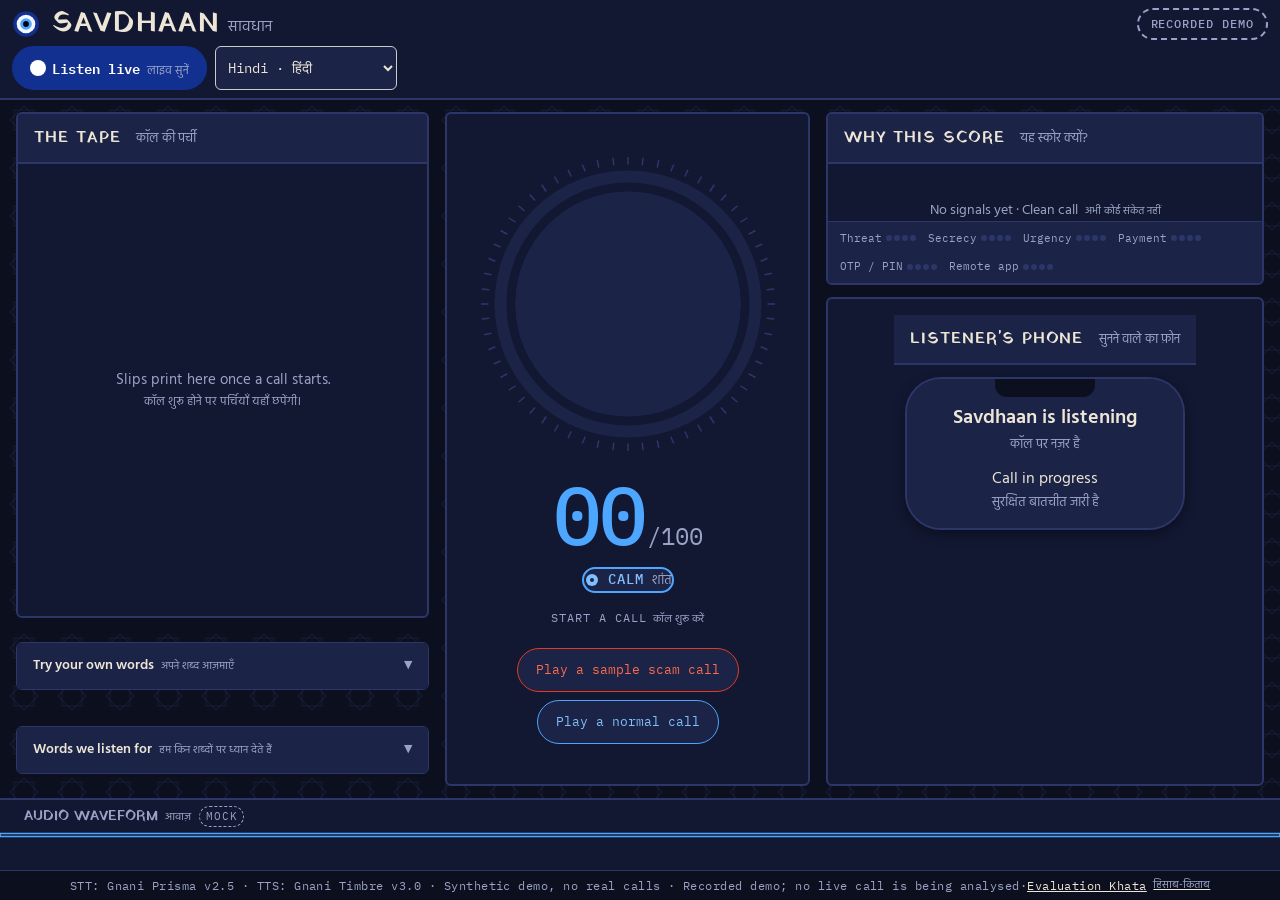
==== commit 4fb0c083: "Complete Phase 17 & Phase R: Responsive layout and final submission package" ====
--- a/frontend/index.html
+++ b/frontend/index.html
@@ -3,7 +3,8 @@
 <head>
   <meta charset="UTF-8">
   <meta name="viewport" content="width=device-width, initial-scale=1.0">
-  <title>SAVDHAAN · Live Scam-Call Shield</title>
+  <title>Savdhaan: live scam-call shield</title>
+  <link rel="icon" type="image/svg+xml" href="data:image/svg+xml,%3Csvg xmlns='http://www.w3.org/2000/svg' viewBox='0 0 32 32'%3E%3Ccircle cx='16' cy='16' r='14' fill='%231B4D89'/%3E%3Ccircle cx='16' cy='16' r='10' fill='%23F4F1EA'/%3E%3Ccircle cx='16' cy='16' r='6' fill='%235BC0BE'/%3E%3Ccircle cx='16' cy='16' r='3' fill='%230B1D3A'/%3E%3C/svg%3E">
   <!-- Google Fonts: Display, Body, Mono (page still works if offline) -->
   <link rel="preconnect" href="https://fonts.googleapis.com">
   <link rel="preconnect" href="https://fonts.gstatic.com" crossorigin>
@@ -22,6 +23,7 @@
   <link rel="stylesheet" href="css/i18n.css">
   <link rel="stylesheet" href="css/live.css">
   <link rel="stylesheet" href="css/words.css">
+  <link rel="stylesheet" href="css/responsive.css">
 </head>
 <body data-level="calm">
   <noscript>
@@ -290,7 +292,7 @@
 
     <!-- Overlays Root -->
   <div id="stamp-root" aria-hidden="true"></div>
-  <div id="receipt-root" class="hidden" aria-hidden="true"></div>
+  <div id="receipt-root" class="hidden" role="dialog" aria-modal="true" aria-label="Call Receipt"></div>
 
   <!-- Live Notice Overlay Modal -->
   <div id="live-notice-overlay" class="hidden" role="dialog" aria-modal="true" aria-labelledby="live-notice-title">
--- a/frontend/css/base.css
+++ b/frontend/css/base.css
@@ -2,6 +2,14 @@
   box-sizing: border-box;
   margin: 0;
   padding: 0;
+}
+
+@media (prefers-reduced-motion: reduce) {
+  *, *::before, *::after {
+    animation-duration: 0.001s !important;
+    animation-iteration-count: 1 !important;
+    transition-duration: 0.001s !important;
+  }
 }
 
 html, body {
@@ -159,6 +167,12 @@
   transition-delay: 0s !important;
 }
 
+*, *::before, *::after {
+  box-sizing: border-box;
+  margin: 0;
+  padding: 0;
+}
+
 @media (prefers-reduced-motion: reduce) {
   *, *::before, *::after {
     animation-duration: 0.001s !important;
--- a/frontend/css/receipt.css
+++ b/frontend/css/receipt.css
@@ -2,7 +2,7 @@
   position: fixed;
   inset: 0;
   background-color: rgba(11, 15, 30, 0.75);
-  z-index: 900;
+  z-index: 1000;
   display: flex;
   align-items: center;
   justify-content: center;
--- a/frontend/css/awaaz.css
+++ b/frontend/css/awaaz.css
@@ -63,9 +63,3 @@
   letter-spacing: 0.04em;
 }
 
-#stamp-root,
-#receipt-root {
-  position: fixed;
-  pointer-events: none;
-  z-index: 500;
-}
--- a/frontend/css/responsive.css
+++ b/frontend/css/responsive.css
@@ -0,0 +1,122 @@
+/* responsive.css: loaded LAST. Layout for every screen size. Mobile first, then wider. */
+
+/* ---- 1. All sizes: touch targets, readable text, no overflow ---- */
+.btn-demo { min-height: 44px; font-size: 13px; padding: 10px 18px; }
+.advanced-summary { min-height: 44px; display: inline-flex; align-items: center; padding: 0 8px; cursor: pointer; }
+.eval-link { display: inline-flex; align-items: center; min-height: 44px; }
+.t-loc { font-size: max(11px, 0.82em); }
+.awaaz-mode-tag, .simulated-tag, .chip-label-loc, .state-line .t-loc { font-size: 11px; }
+#live-lang-sel { background-color: var(--night-3); color: var(--text); }
+img, svg, video, canvas { max-width: 100%; }
+.panel, #col-eye, #phone-slot, .words-panel { min-width: 0; }
+.right-stack { display: contents; }
+
+/* ---- 2. Phone (up to 599px): one column, the Eye comes first ---- */
+#main-grid {
+  display: grid;
+  grid-template-columns: minmax(0, 1fr);
+  grid-template-areas: "eye" "phone" "tape" "why" "w1" "w2";
+  gap: 12px;
+  padding: 12px;
+}
+#col-eye { grid-area: eye; min-height: 0; padding: 16px 12px; }
+#phone-slot { grid-area: phone; min-height: 0; }
+#col-tape { grid-area: tape; min-height: 0; max-height: 60vh; }
+#col-why { grid-area: why; min-height: 0; }
+#panel-try-words { grid-area: w1; }
+#panel-words-listen { grid-area: w2; }
+.eye-svg { max-width: min(280px, 70vw); }
+.score-num { font-size: clamp(56px, 18vw, 88px); }
+.phone-frame { width: min(280px, 100%); height: auto; min-height: 420px; }
+#hdr { padding: 8px 12px; }
+#controls { width: 100%; }
+.live-bar { width: 100%; }
+.receipt-dialog { max-height: 92dvh; overflow-y: auto; max-width: 94vw; }
+#live-notice-overlay .live-notice-box { max-height: 92dvh; overflow-y: auto; max-width: 94vw; }
+
+/* ---- 3. Tablet portrait and big phones (600px and up): two columns ---- */
+@media (min-width: 600px) {
+  #main-grid {
+    grid-template-columns: minmax(0, 1fr) minmax(0, 1fr);
+    grid-template-areas: "eye eye" "phone why" "tape tape" "w1 w2";
+    gap: 16px; padding: 16px;
+  }
+  #col-tape { max-height: 50vh; }
+  .eye-svg { max-width: min(300px, 40vw); }
+}
+
+/* ---- 4. Landscape tablets and small laptops (1000px and up): three columns ---- */
+@media (min-width: 1000px) {
+  #main-grid {
+    grid-template-columns: minmax(0, 34fr) minmax(0, 30fr) minmax(0, 36fr);
+    grid-template-areas: "tape eye why" "tape eye phone" "w1 eye phone" "w2 eye phone";
+    grid-template-rows: minmax(0, 0.7fr) minmax(0, 1.3fr) auto auto;
+    gap: 12px 16px; padding: 12px 16px; max-width: 1600px;
+  }
+  #col-tape { max-height: max(420px, calc(100dvh - 130px)); }
+  #col-eye { grid-row: 1 / -1; align-self: start; position: sticky; top: 8px; }
+  .why-list { max-height: 260px; }
+  .eye-svg { max-width: min(300px, 34vh); }
+  .score-num { font-size: clamp(48px, 9vh, 88px); }
+  .phone-frame { min-height: 0; }
+}
+
+/* ---- 5. Fit-to-screen dashboard: wide AND tall screens never scroll the page ---- */
+@media (min-width: 1000px) and (min-height: 800px) {
+  html, body { height: 100%; overflow: hidden; }
+  .app-shell { height: 100dvh; min-height: 0; }
+  #main-grid { flex: 1; min-height: 0; }
+  #col-tape { max-height: none; }
+  #col-eye { align-self: stretch; position: static; }
+  #col-tape, #col-why, #phone-slot, #col-eye { min-height: 0; overflow: hidden; }
+  .tape-scroll { flex: 1; min-height: 0; overflow-y: auto; }
+  .why-list { max-height: none; min-height: 0; }
+  #phone-slot { overflow: auto; }
+  #awaaz { height: 72px; }
+  #foot { height: 30px; }
+}
+
+/* ---- 6. Landscape phones (short and wide) ---- */
+@media (max-height: 480px) and (orientation: landscape) {
+  #hdr { padding: 4px 12px; }
+  .eye-svg { max-width: 160px; }
+  .score-num { font-size: 48px; }
+  .receipt-dialog { max-height: 94dvh; overflow-y: auto; }
+}
+
+/* ---- 7. Very large screens ---- */
+@media (min-width: 1800px) {
+  #main-grid { max-width: 1760px; }
+  body { font-size: 17px; }
+}
+
+/* ---- 8. Header that never clips ---- */
+#hdr { height: auto; min-height: 56px; flex-wrap: wrap; row-gap: 6px; }
+.hdr-left { flex-shrink: 0; }
+.brand-tagline { white-space: nowrap; }
+@media (max-width: 1499px) { .brand-tagline { display: none; } }
+@media (max-width: 599px) {
+  #hdr { display: grid; grid-template-columns: minmax(0, 1fr) auto; align-items: center; }
+  #controls, .live-bar { min-width: 0; }
+  .hdr-centre { grid-column: 2; grid-row: 1; }
+  #controls { grid-column: 1 / -1; }
+  .live-bar { display: grid; grid-template-columns: 1fr 1fr; gap: 8px; }
+  #btn-listen-live, #live-lang-sel, #btn-live-stop { width: 100%; min-height: 44px; }
+  #btn-live-stop { grid-column: 1 / -1; }
+  #live-disabled-reason { grid-column: 1 / -1; }
+}
+
+/* ---- 9. Words panels: dark theme (they used light text on white) ---- */
+.words-panel { background: var(--night-2); border-color: var(--line); }
+.words-panel-header { background: var(--night-3); }
+.words-panel-title { color: var(--text); }
+.words-panel-chevron { color: var(--muted); }
+
+/* ---- 10. Link and button text colours that were too dark on the night background ---- */
+.eval-link { color: var(--text); text-decoration: underline; }
+#btn-live-stop { color: #ff6b57; border-color: #ff6b57; }
+
+/* ---- 11. Live notice dialog theme contrast ---- */
+.live-notice-box { background: var(--night-2); border: 1px solid var(--line); color: var(--text); }
+.live-notice-title { color: var(--text); }
+.live-notice-body { color: var(--muted); }
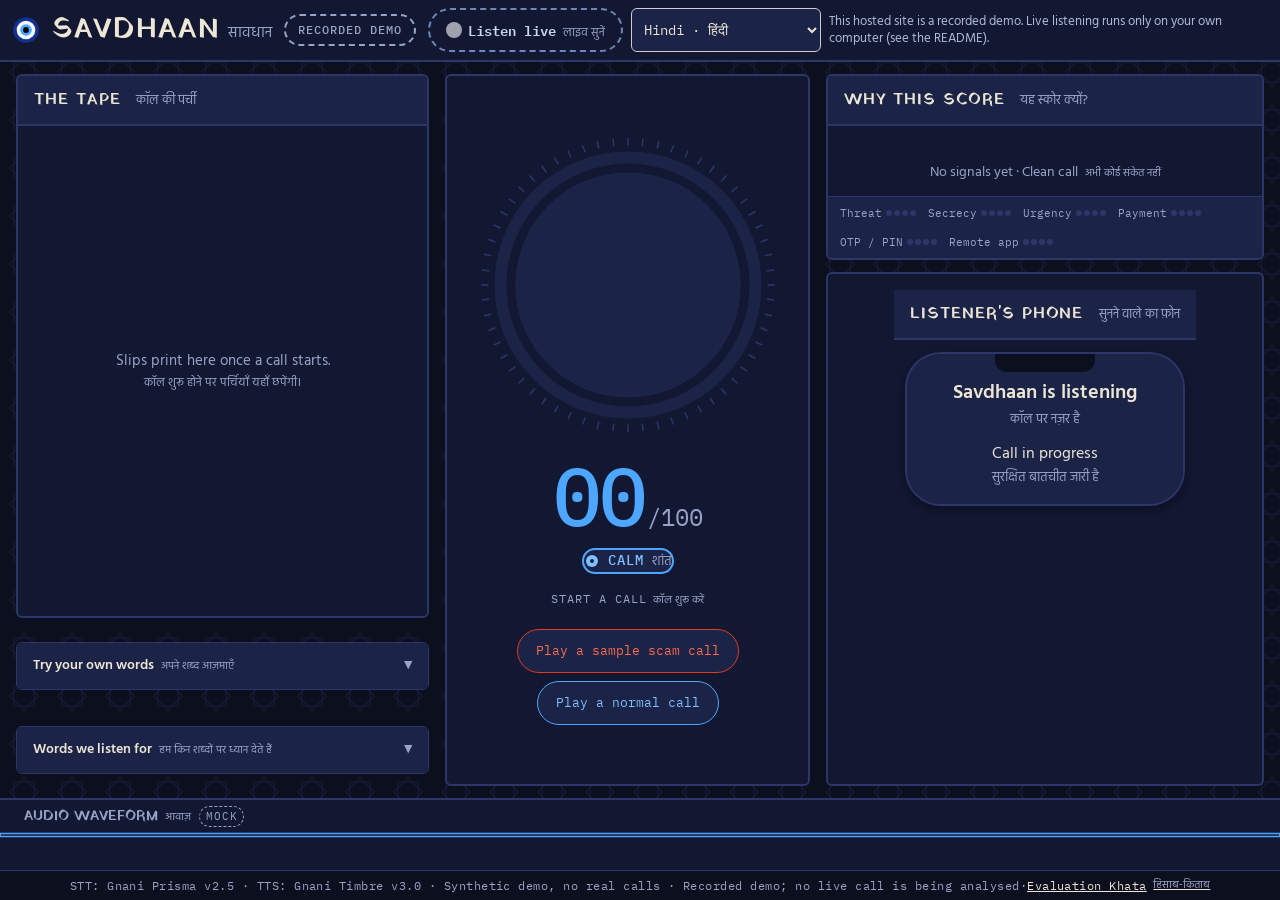
==== commit 1e94402f: "fix(s0): add final-fix.css for static host live button and header wrap" ====
--- a/frontend/index.html
+++ b/frontend/index.html
@@ -24,6 +24,8 @@
   <link rel="stylesheet" href="css/live.css">
   <link rel="stylesheet" href="css/words.css">
   <link rel="stylesheet" href="css/responsive.css">
+  <link rel="stylesheet" href="css/fit-short.css">
+  <link rel="stylesheet" href="css/final-fix.css">
 </head>
 <body data-level="calm">
   <noscript>
--- a/frontend/css/fit-short.css
+++ b/frontend/css/fit-short.css
@@ -0,0 +1,20 @@
+/* Fit-to-screen for short, wide viewports. Uses CSS zoom 0.8 so everything stays readable while
+   the whole dashboard fits without page scroll. Only the Tape and phone card scroll inside their boxes. */
+@media (min-width:1000px) and (min-height:520px) and (max-height:799px) {
+  html { --z: .8; zoom: var(--z); }
+  html, body { height: 100%; overflow: hidden; }
+  .app-shell { height: calc(100vh / var(--z)); display: flex; flex-direction: column; }
+  .hero-grid { flex: 1 1 auto; min-height: 0; }
+  .tape-slot, .card-slot { min-height: 0; }
+  .phone-card { max-height: 100%; overflow-y: auto; }
+  .tape { max-height: 100%; overflow-y: auto; }
+}
+
+@media (min-width:1000px) and (min-height:800px) {
+  html, body { height: 100%; overflow: hidden; }
+  .app-shell { height: 100vh; display: flex; flex-direction: column; }
+  .hero-grid { flex: 1 1 auto; min-height: 0; }
+  .tape-slot, .card-slot { min-height: 0; }
+  .phone-card { max-height: 100%; overflow-y: auto; }
+  .tape { max-height: 100%; overflow-y: auto; }
+}
--- a/frontend/css/final-fix.css
+++ b/frontend/css/final-fix.css
@@ -0,0 +1,57 @@
+/* final-fix.css: loaded LAST. Header never overlaps, Listen live stays a real-looking button,
+   short laptops fit without page scroll, no empty strip on the right. */
+
+/* ---- Header: grows with its content, wraps cleanly ---- */
+#hdr { height: auto !important; min-height: 44px; flex-wrap: wrap !important; align-items: center;
+  row-gap: 6px; column-gap: 12px; overflow: visible !important; }
+.hdr-left, .hdr-centre { flex: 0 0 auto; min-width: 0; }
+.hdr-centre { flex-wrap: nowrap; margin-left: auto; order: 2; }
+#controls { flex: 1 1 320px; min-width: 0; margin: 0; order: 3; }
+.live-bar { display: flex; flex-wrap: wrap; align-items: center; gap: 6px 8px; min-width: 0; }
+.badge-pill { white-space: nowrap; flex: 0 0 auto; }
+.brand-hi, .brand-en { white-space: nowrap; }
+.live-bar > * { min-width: 0; }
+
+/* ---- Listen live: still looks like a button when it is disabled ---- */
+#btn-listen-live { min-height: 36px; flex: 0 0 auto; }
+#btn-listen-live:disabled { opacity: 1; cursor: not-allowed; background: transparent;
+  border: 2px dashed #6f86b8; color: #c9d4ee; }
+#btn-listen-live:disabled .live-icon { opacity: .6; }
+#live-lang-sel { flex: 0 1 190px; min-height: 36px; }
+
+/* ---- The reason text gets its own readable line, never overlaps the page ---- */
+#live-disabled-reason { flex: 1 1 100%; font-size: .8rem; line-height: 1.35; color: #aebbd9;
+  white-space: normal; overflow-wrap: anywhere; }
+@media (min-width: 1100px) { #live-disabled-reason { flex: 1 1 280px; max-width: 520px; } }
+
+/* ---- Phones ---- */
+@media (max-width: 599px) {
+  #hdr { display: flex !important; padding: 8px 12px; }
+  .hdr-left { flex: 0 1 auto; max-width: 100%; }
+  .hdr-centre { grid-column: auto; grid-row: auto; order: 2; flex-wrap: wrap; margin-left: 0; gap: 6px; }
+  .badge-pill { height: 28px; font-size: 11px; padding: 0 10px; }
+  #btn-listen-live { padding: 6px 10px; gap: 4px; }
+  #controls { flex: 1 1 100%; order: 3; }
+  .brand-tagline { display: none; }
+  .live-bar { display: grid; grid-template-columns: 1fr 1fr; }
+  #btn-listen-live, #live-lang-sel, #btn-live-stop { width: 100%; min-height: 44px; justify-content: center; }
+  #btn-live-stop { grid-column: 1 / -1; }
+  #live-disabled-reason { grid-column: 1 / -1; }
+}
+
+/* ---- Short laptops: fit the whole dashboard, no page scroll (tested 1280x560 to 1600x760) ---- */
+@media (min-width: 1100px) and (min-height: 520px) and (max-height: 799px) {
+  html { --z: .8; zoom: var(--z); }
+  html, body { height: 100%; overflow: hidden; }
+  .app-shell { height: calc(100vh / var(--z)); width: calc(100vw / var(--z)); max-width: none; min-height: 0; }
+  #hdr { padding: 4px 16px; }
+  #main-grid { flex: 1; min-height: 0; grid-template-rows: minmax(0,.45fr) minmax(0,1.55fr) auto auto; }
+  #col-tape { max-height: none; }
+  #col-eye { align-self: stretch; position: static; }
+  #col-tape, #col-why, #phone-slot, #col-eye { min-height: 0; overflow: hidden; }
+  .tape-scroll { flex: 1; min-height: 0; overflow-y: auto; }
+  .why-list { max-height: none; min-height: 0; }
+  #phone-slot { overflow: auto; }
+  #awaaz { height: 40px; }
+  #foot { height: 26px; }
+}
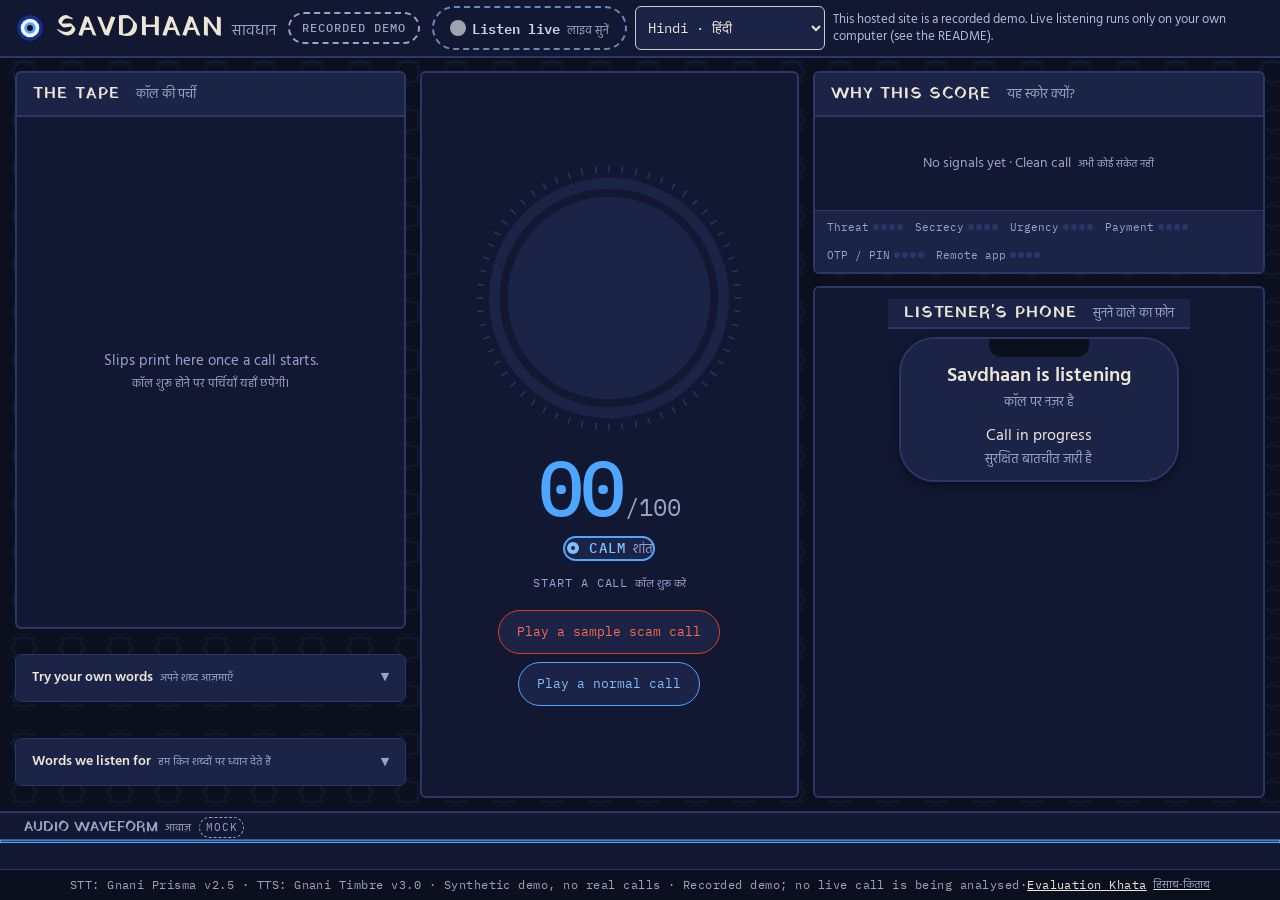
==== commit 7ab997a0: "fix(layout): replace zoom hack with layout-v3 real fit-to-screen" ====
--- a/frontend/index.html
+++ b/frontend/index.html
@@ -24,8 +24,8 @@
   <link rel="stylesheet" href="css/live.css">
   <link rel="stylesheet" href="css/words.css">
   <link rel="stylesheet" href="css/responsive.css">
-  <link rel="stylesheet" href="css/fit-short.css">
   <link rel="stylesheet" href="css/final-fix.css">
+  <link rel="stylesheet" href="css/layout-v3.css">
 </head>
 <body data-level="calm">
   <noscript>
--- a/frontend/css/final-fix.css
+++ b/frontend/css/final-fix.css
@@ -39,19 +39,3 @@
   #live-disabled-reason { grid-column: 1 / -1; }
 }
 
-/* ---- Short laptops: fit the whole dashboard, no page scroll (tested 1280x560 to 1600x760) ---- */
-@media (min-width: 1100px) and (min-height: 520px) and (max-height: 799px) {
-  html { --z: .8; zoom: var(--z); }
-  html, body { height: 100%; overflow: hidden; }
-  .app-shell { height: calc(100vh / var(--z)); width: calc(100vw / var(--z)); max-width: none; min-height: 0; }
-  #hdr { padding: 4px 16px; }
-  #main-grid { flex: 1; min-height: 0; grid-template-rows: minmax(0,.45fr) minmax(0,1.55fr) auto auto; }
-  #col-tape { max-height: none; }
-  #col-eye { align-self: stretch; position: static; }
-  #col-tape, #col-why, #phone-slot, #col-eye { min-height: 0; overflow: hidden; }
-  .tape-scroll { flex: 1; min-height: 0; overflow-y: auto; }
-  .why-list { max-height: none; min-height: 0; }
-  #phone-slot { overflow: auto; }
-  #awaaz { height: 40px; }
-  #foot { height: 26px; }
-}
--- a/frontend/css/layout-v3.css
+++ b/frontend/css/layout-v3.css
@@ -0,0 +1,94 @@
+/* layout-v3.css: loaded LAST. A real fit-to-screen layout with NO zoom.
+   Desktop (>=1000px wide and >=560px high): three columns fill the window, the page itself never scrolls;
+   only the Tape, the evidence list and the phone card scroll inside their own boxes.
+   Narrower or shorter screens keep the stacked layout from responsive.css. */
+
+/* ---- 1. Desktop fit (no zoom) ---- */
+@media (min-width: 1000px) and (min-height: 560px) {
+  html { zoom: 1 !important; --z: 1; }
+  html, body { height: 100%; overflow: hidden; }
+  .app-shell { height: 100dvh; width: 100%; max-width: none; min-height: 0; overflow: hidden; }
+  #hdr { flex: 0 0 auto; padding: 6px 16px; }
+  #live-status-strip, #awaaz, #foot { flex: 0 0 auto; }
+
+  /* Header controls: one wrapping row; the Advanced panel floats instead of growing the header */
+  #controls { display: flex; flex-wrap: wrap; align-items: center; gap: 6px 12px; min-width: 0; }
+  .live-bar { flex: 0 1 auto; }
+  #live-disabled-reason { flex: 1 1 140px; min-width: 140px; max-width: 720px; }
+  .advanced-disclosure { position: relative; flex: 0 0 auto; }
+  .advanced-body { position: absolute; right: 0; top: calc(100% + 6px); z-index: 200; min-width: 280px;
+    display: flex; flex-direction: column; gap: 8px; padding: 12px; background: var(--night-2);
+    border: 1px solid var(--line); border-radius: 10px; box-shadow: 0 8px 24px rgba(0,0,0,.5); }
+
+  /* Three columns that use the whole width */
+  #main-grid {
+    flex: 1 1 auto; min-height: 0; width: 100%; max-width: min(100%, 2200px); margin: 0 auto;
+    padding: clamp(8px, 1.4vh, 16px) clamp(10px, 1.2vw, 24px);
+    gap: clamp(8px, 1.4vh, 14px) clamp(10px, 1.1vw, 20px);
+    grid-template-columns: minmax(0, 32fr) minmax(0, 31fr) minmax(0, 37fr);
+    grid-template-areas: "tape eye why" "tape eye phone" "w1 eye phone" "w2 eye phone";
+    grid-template-rows: auto minmax(0, 1fr) auto auto;
+  }
+  #col-tape, #col-why, #phone-slot, #col-eye, .words-panel { min-height: 0; }
+  #col-tape { max-height: none; overflow: hidden; display: flex; flex-direction: column; }
+  .tape-scroll { flex: 1 1 auto; min-height: 0; overflow-y: auto; }
+  .panel-header { padding-top: clamp(6px, 1vh, 12px); padding-bottom: clamp(6px, 1vh, 12px); }
+
+  /* Eye column: centred, sized from the window height so nothing is cut off */
+  #col-eye { align-self: stretch; position: static; overflow: auto; padding: clamp(8px, 1.6vh, 20px) 12px; }
+  .eye-container { height: 100%; display: flex; flex-direction: column; align-items: center;
+    justify-content: center; gap: clamp(4px, 1vh, 12px); }
+  .eye-svg { width: clamp(120px, 30vh, 340px); max-width: 100%; height: auto; aspect-ratio: 1 / 1; flex: 0 1 auto; }
+  .score-num { font-size: clamp(44px, 8.5vh, 96px); line-height: 1; }
+  .demo-actions-box { gap: 8px; }
+
+  /* Evidence list compact; phone column takes the remaining height and scrolls inside only if it must */
+  .why-list { max-height: clamp(64px, 16vh, 200px); min-height: 0; overflow-y: auto; }
+  #phone-slot { overflow: auto; justify-content: flex-start; gap: 8px; padding: clamp(6px, 1.2vh, 14px) clamp(6px, 1.2vh, 14px) 6px; }
+  #phone-slot > .panel-header { padding-top: 2px; padding-bottom: 2px; margin-bottom: 0; }
+  .phone-frame { width: min(280px, 90%); flex: 0 0 auto; }   /* the warning card never collapses */
+  .family-card-slot { flex: 0 0 auto; width: 100%; min-width: 0; max-width: 100%; }
+  .family-card { width: 100%; min-width: 0; max-width: 100%; }
+
+  /* Bottom strips keep their height */
+  #awaaz { height: clamp(44px, 6.5vh, 64px); }
+  .awaaz-header { top: 4px; }
+  #foot { height: clamp(24px, 3.4vh, 32px); }
+
+  /* Phone warning type scales with window height so the whole card stays visible */
+  .phone-screen { padding: clamp(14px, 2.4vh, 24px) 12px 10px; }
+  .phone-screen[data-state="danger"] { padding-top: clamp(16px, 2.6vh, 28px); padding-bottom: 8px; gap: 4px; }
+  .danger-card-title { font-size: clamp(28px, 5vh, 52px); }
+  .danger-card-title .t-loc { font-size: clamp(14px, 2.2vh, 20px); }
+  .danger-lines { gap: 1px; margin: 2px 0; line-height: 1.2; }
+  .danger-lines .t-en { font-size: clamp(12px, 1.8vh, 16px); }
+  .danger-lines .t-loc { font-size: clamp(11px, 1.5vh, 13px); }
+  .audio-bars-container { font-size: 11px; line-height: 1.2; margin: 0; }
+}
+
+/* ---- 2. Compact sizes only on real desktops (touch widths below 1100 keep 44 px targets) ---- */
+@media (min-width: 1100px) and (min-height: 560px) {
+  #controls, .live-bar { flex-wrap: nowrap; }
+  .btn-hangup { min-height: 34px; padding: 2px 16px; font-size: 13px; }
+  .btn-tap-audio { min-height: 28px; margin-top: 0; }
+}
+@media (min-width: 1100px) and (min-height: 560px) and (max-height: 680px) {
+  .btn-demo { min-height: 36px; padding: 6px 14px; }
+}
+
+/* ---- 3. Wide windows: phone warning and family alert side by side ---- */
+@media (min-width: 1320px) and (min-height: 560px) {
+  #phone-slot { display: grid !important; grid-template-columns: auto minmax(0, 1fr); column-gap: 14px;
+    align-content: start; align-items: start; justify-items: stretch; }
+  #phone-slot > .panel-header { grid-column: 1 / -1; justify-self: center; }
+  #phone-slot > .phone-frame { grid-column: 1; width: 240px; }
+  #phone-slot > .family-card-slot { grid-column: 2; }
+}
+@media (min-width: 1320px) and (min-height: 900px) {
+  #phone-slot > .phone-frame { width: clamp(240px, 26vh, 320px); }
+}
+@media (min-width: 1800px) and (min-height: 800px) { body { font-size: 17px; } }
+
+/* ---- 4. Dialogs: responsive.css set max-width:94vw, which stretched them across the whole desktop ---- */
+.receipt-dialog { max-width: min(440px, 94vw); }
+#live-notice-overlay .live-notice-box { max-width: min(480px, 94vw); }
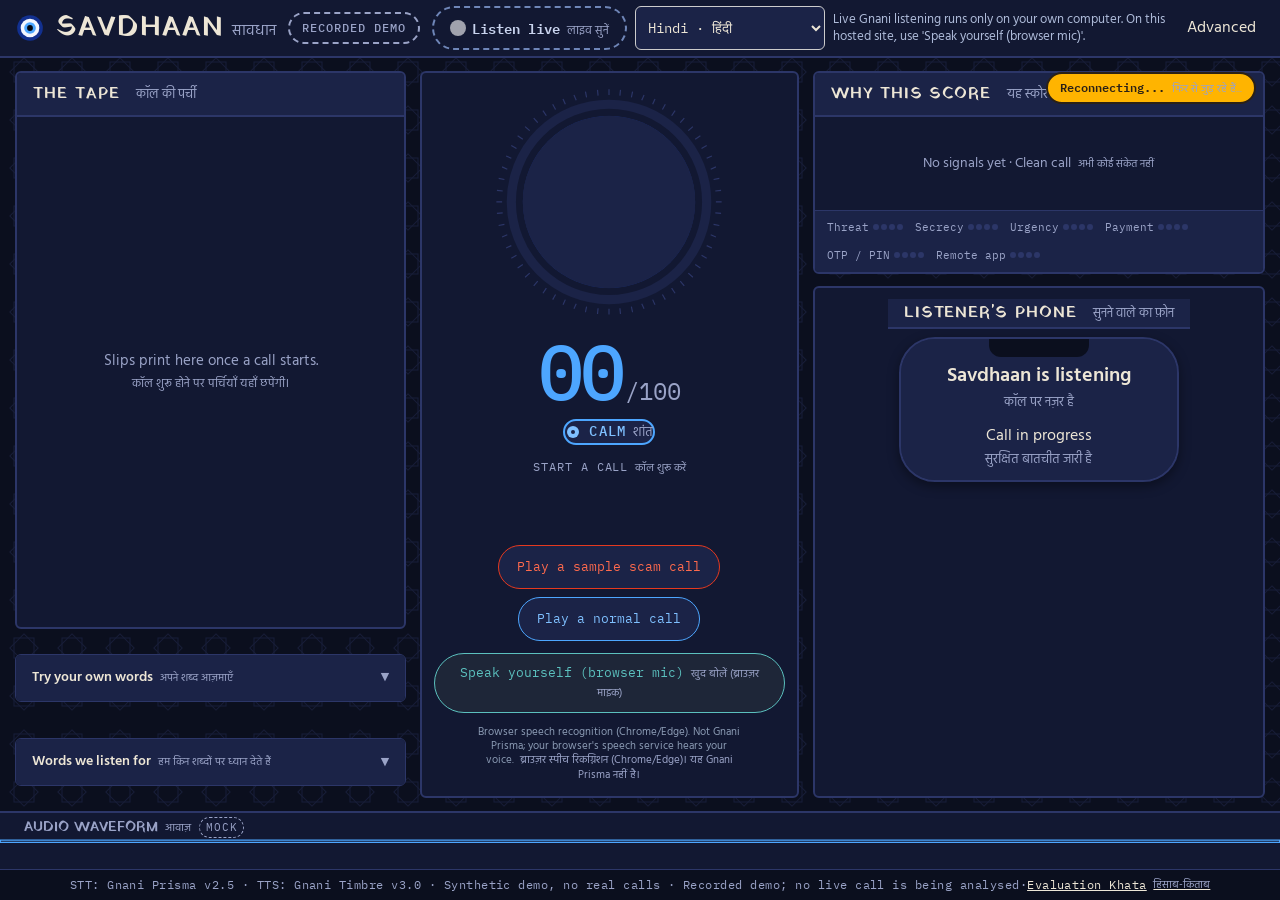
==== commit 39c3d70b: "feat: add speak yourself browser live mode with Pyodide and local live doctor" ====
--- a/frontend/index.html
+++ b/frontend/index.html
@@ -24,6 +24,7 @@
   <link rel="stylesheet" href="css/live.css">
   <link rel="stylesheet" href="css/words.css">
   <link rel="stylesheet" href="css/responsive.css">
+  <link rel="stylesheet" href="css/browser-live.css">
   <link rel="stylesheet" href="css/final-fix.css">
   <link rel="stylesheet" href="css/layout-v3.css">
 </head>
@@ -211,10 +212,15 @@
           <!-- State Line -->
           <div class="state-line" data-i18n="state_idle"><span class="t-en">Start a call</span></div>
 
+          <!-- Live Caption for Speech -->
+          <div id="live-caption" aria-live="polite" class="live-caption"></div>
+
           <!-- Demo Quick Sample Actions -->
           <div id="demo-actions" class="demo-actions-box">
             <button id="btn-demo-scam" class="btn-demo btn-demo-scam">Play a sample scam call</button>
             <button id="btn-demo-normal" class="btn-demo btn-demo-normal">Play a normal call</button>
+            <button id="btn-browser-mic" class="btn-demo btn-demo-mic" data-i18n="btn_browser_mic">Speak yourself (browser mic)</button>
+            <div id="browser-mic-note" class="browser-mic-note" data-i18n="browser_mic_note">Browser speech recognition (Chrome/Edge). Not Gnani Prisma; your browser's speech service hears your voice.</div>
           </div>
         </div>
       </section>
--- a/frontend/css/browser-live.css
+++ b/frontend/css/browser-live.css
@@ -0,0 +1,52 @@
+/* browser-live.css — Styles for "Speak yourself (browser mic)" */
+.btn-demo-mic {
+  background: var(--bg-surface, #1e2638);
+  border: 1px solid var(--accent-cyan, #5bc0be);
+  color: var(--accent-cyan, #5bc0be);
+  margin-top: 4px;
+}
+.btn-demo-mic:hover {
+  background: rgba(91, 192, 190, 0.15);
+}
+.btn-demo-mic.active-live {
+  background: #a82a14;
+  border-color: #ff6b6b;
+  color: #fff;
+  animation: pulse-live 1.5s infinite;
+}
+@keyframes pulse-live {
+  0% { box-shadow: 0 0 0 0 rgba(168, 42, 20, 0.7); }
+  70% { box-shadow: 0 0 0 8px rgba(168, 42, 20, 0); }
+  100% { box-shadow: 0 0 0 0 rgba(168, 42, 20, 0); }
+}
+.browser-mic-note {
+  font-size: 11px;
+  color: var(--text-muted, #8b9bb4);
+  line-height: 1.3;
+  margin-top: 4px;
+  text-align: center;
+  max-width: 280px;
+}
+.live-caption {
+  font-family: var(--font-body, system-ui, sans-serif);
+  font-size: 13px;
+  color: var(--accent-cyan, #5bc0be);
+  min-height: 36px;
+  max-height: 36px;
+  line-height: 18px;
+  overflow: hidden;
+  text-overflow: ellipsis;
+  display: -webkit-box;
+  -webkit-line-clamp: 2;
+  -webkit-box-orient: vertical;
+  text-align: center;
+  margin: 6px auto 0 auto;
+  max-width: 320px;
+  font-style: italic;
+  pointer-events: none;
+}
+.live-caption.listening:empty::before {
+  content: "Listening...";
+  color: var(--text-muted, #8b9bb4);
+  opacity: 0.6;
+}
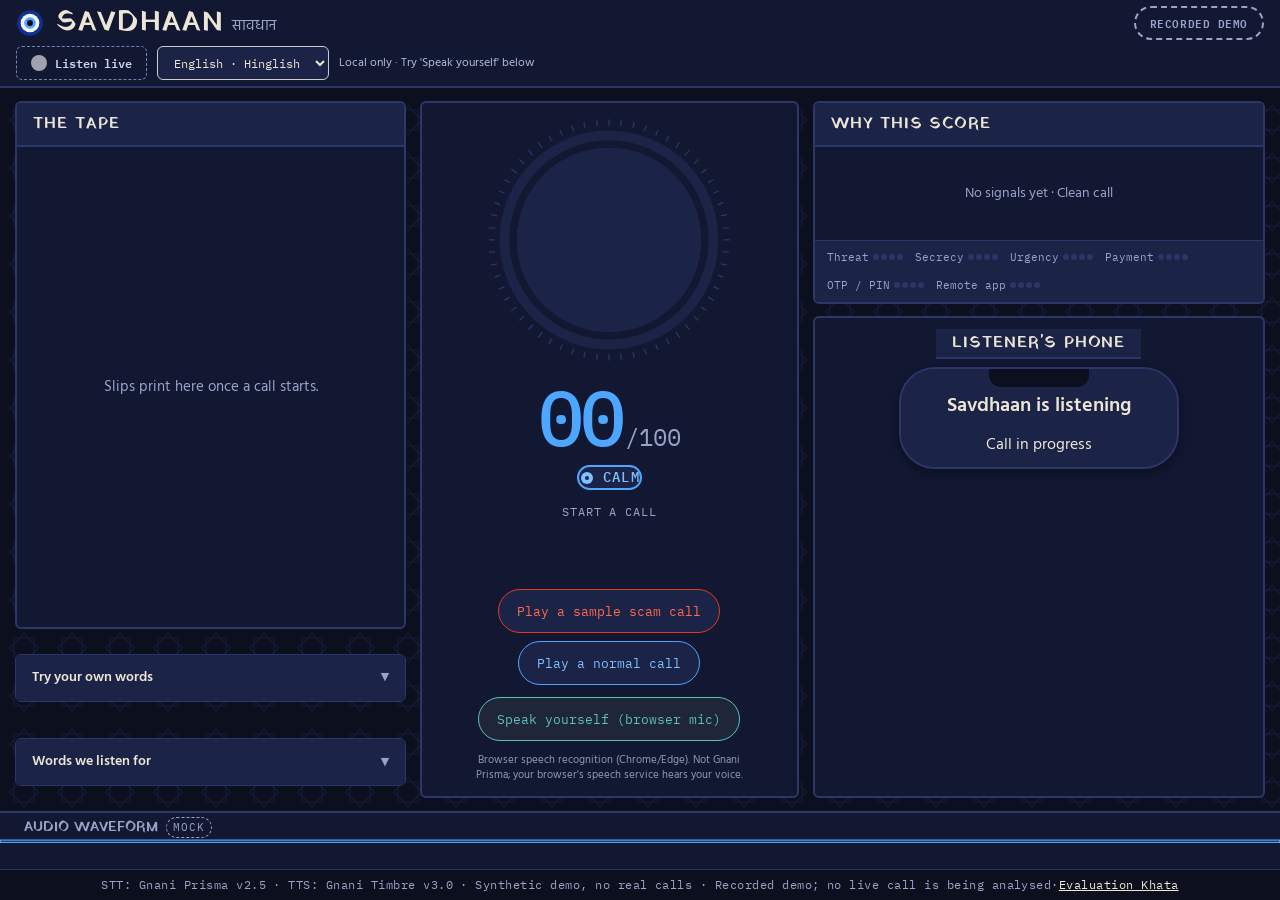
==== commit 145edb9c: "feat: default to English, fix header sizing and badge clipping" ====
--- a/frontend/index.html
+++ b/frontend/index.html
@@ -93,9 +93,9 @@
             <span class="live-btn-text" data-i18n="btn_listen_live">Listen live</span>
           </button>
           <select id="live-lang-sel" class="select-ctrl" aria-label="Microphone language">
+            <option value="en-IN" selected>English · Hinglish</option>
             <option value="hi-IN" lang="hi">Hindi · हिंदी</option>
             <option value="gu-IN" lang="gu">Gujarati · ગુજરાતી</option>
-            <option value="en-IN">English / Hinglish</option>
           </select>
           <button id="btn-live-stop" class="btn-ctrl" style="display:none;" data-i18n="live_btn_stop">Stop</button>
           <span id="live-disabled-reason"></span>
--- a/frontend/css/header.css
+++ b/frontend/css/header.css
@@ -61,17 +61,21 @@
 }
 
 .badge-pill {
-  height: 32px;
+  height: 34px;
+  min-height: 34px;
   padding: 0 var(--sp-12);
   border-radius: var(--radius-pill);
   font-family: var(--font-mono);
-  font-size: 12px;
-  letter-spacing: 0.08em;
-  font-weight: 500;
+  font-size: 11px;
+  letter-spacing: 0.05em;
+  font-weight: 600;
   display: inline-flex;
   align-items: center;
+  justify-content: center;
+  line-height: 1.2;
   gap: var(--sp-6);
   text-transform: uppercase;
+  box-sizing: border-box;
 }
 
 /* Mode Badge styles */
--- a/frontend/css/stamp.css
+++ b/frontend/css/stamp.css
@@ -96,7 +96,7 @@
   border: 2px dashed var(--danger);
   border-radius: var(--radius-panel);
   padding: 2px var(--sp-12);
-  color: var(--danger);
+  color: var(--danger-text);
   font-family: var(--font-mono);
   font-size: 12px;
   font-weight: 600;
--- a/frontend/css/i18n.css
+++ b/frontend/css/i18n.css
@@ -51,4 +51,6 @@
 
 /* Report page (cream paper): secondary text in ink for contrast */
 .khata-body .t-loc,
-.social-card .t-loc { color: var(--ink); }
+.social-card .t-loc,
+#reconnect-chip .t-loc,
+.live-usage-label .t-loc { color: var(--ink); }
--- a/frontend/css/final-fix.css
+++ b/frontend/css/final-fix.css
@@ -6,23 +6,29 @@
   row-gap: 6px; column-gap: 12px; overflow: visible !important; }
 .hdr-left, .hdr-centre { flex: 0 0 auto; min-width: 0; }
 .hdr-centre { flex-wrap: nowrap; margin-left: auto; order: 2; }
-#controls { flex: 1 1 320px; min-width: 0; margin: 0; order: 3; }
-.live-bar { display: flex; flex-wrap: wrap; align-items: center; gap: 6px 8px; min-width: 0; }
-.badge-pill { white-space: nowrap; flex: 0 0 auto; }
+#controls { flex: 0 1 auto; min-width: 0; margin: 0; order: 3; }
+.live-bar { display: flex; flex-wrap: nowrap; align-items: center; gap: 10px; min-width: 0; }
+.badge-pill { white-space: nowrap; flex: 0 0 auto; height: 34px; min-height: 34px; font-size: 11px; padding: 0 14px; letter-spacing: 0.05em; font-weight: 600; box-sizing: border-box; display: inline-flex; align-items: center; justify-content: center; line-height: 1.2; overflow: visible; }
 .brand-hi, .brand-en { white-space: nowrap; }
 .live-bar > * { min-width: 0; }
 
-/* ---- Listen live: still looks like a button when it is disabled ---- */
-#btn-listen-live { min-height: 36px; flex: 0 0 auto; }
+/* ---- Listen live & Language Selector: clean unified sizing ---- */
+#btn-listen-live { min-height: 44px; height: 44px; padding: 0 16px; font-size: 13px; flex: 0 0 auto; border-radius: 6px; box-sizing: border-box; display: inline-flex; align-items: center; gap: 8px; }
 #btn-listen-live:disabled { opacity: 1; cursor: not-allowed; background: transparent;
-  border: 2px dashed #6f86b8; color: #c9d4ee; }
+  border: 1px dashed #6f86b8; color: #c9d4ee; }
 #btn-listen-live:disabled .live-icon { opacity: .6; }
-#live-lang-sel { flex: 0 1 190px; min-height: 36px; }
+#live-lang-sel { flex: 0 0 auto; width: auto; min-height: 44px; height: 44px; font-size: 13px; padding: 0 12px; border-radius: 6px; box-sizing: border-box; }
+
+@media (min-width: 1025px) {
+  #btn-listen-live { min-height: 34px; height: 34px; padding: 0 14px; font-size: 12px; }
+  #live-lang-sel { min-height: 34px; height: 34px; font-size: 12px; padding: 0 12px; }
+  .badge-pill { min-height: 34px; height: 34px; font-size: 11px; padding: 0 14px; }
+}
 
 /* ---- The reason text gets its own readable line, never overlaps the page ---- */
-#live-disabled-reason { flex: 1 1 100%; font-size: .8rem; line-height: 1.35; color: #aebbd9;
-  white-space: normal; overflow-wrap: anywhere; }
-@media (min-width: 1100px) { #live-disabled-reason { flex: 1 1 280px; max-width: 520px; } }
+#live-disabled-reason { flex: 0 1 auto; font-size: 12px; line-height: 1.35; color: #aebbd9;
+  white-space: nowrap; }
+@media (min-width: 1100px) { #live-disabled-reason { flex: 0 1 auto; max-width: 480px; } }
 
 /* ---- Phones ---- */
 @media (max-width: 599px) {
